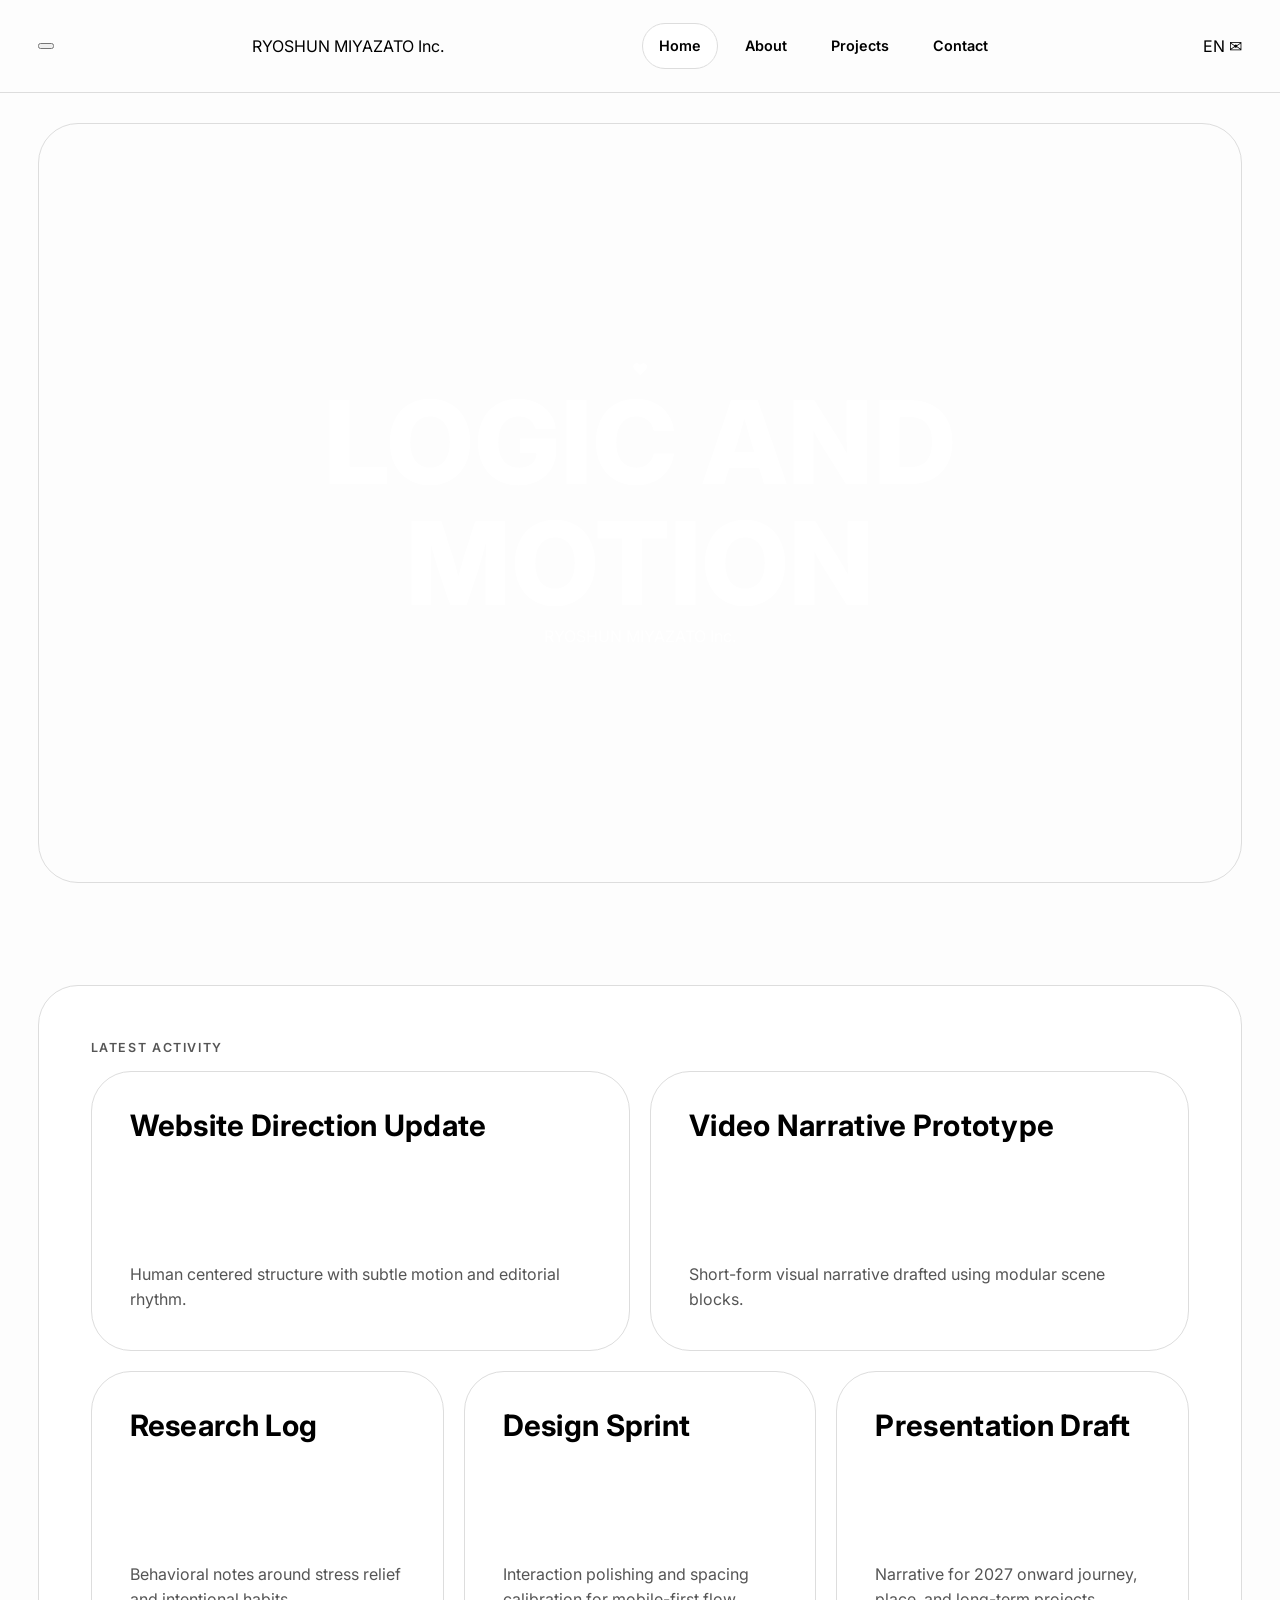
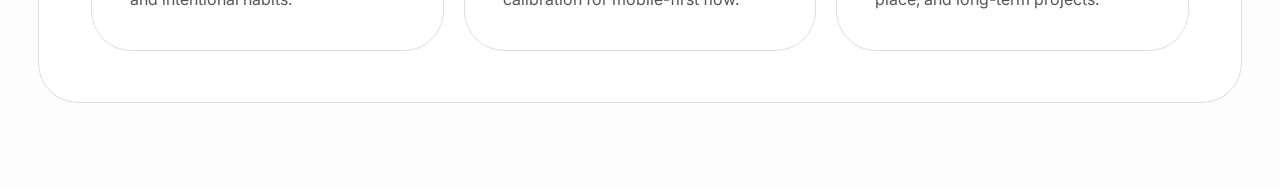
==== index.html @ da78a981 "Revamp homepage header and hero section; replace logo with text brand, add menu trigger, and enhance" ====
<!DOCTYPE html>
<html lang="ja">
<head>
  <meta charset="UTF-8">
  <meta name="viewport" content="width=device-width, initial-scale=1.0">
  <title>Home | RYOSHUN</title>
  <link rel="preconnect" href="https://fonts.googleapis.com">
  <link rel="preconnect" href="https://fonts.gstatic.com" crossorigin>
  <link href="https://fonts.googleapis.com/css2?family=Inter:wght@400;600;700;800&family=Noto+Sans+JP:wght@400;500;700&display=swap" rel="stylesheet">
  <link rel="stylesheet" href="style.css">
</head>
<body>
  <header class="site-header">
    <div class="header-inner">
      <button class="menu-trigger" aria-label="Open menu">
        <span></span><span></span><span></span>
      </button>
      <a class="wordmark" href="index.html" aria-label="RYOSHUN Home">RYOSHUN MIYAZATO Inc.</a>
      <nav class="main-nav main-nav-pill">
        <a href="index.html" class="current">Home</a>
        <a href="about.html">About</a>
        <a href="projects.html">Projects</a>
        <a href="contact.html">Contact</a>
      </nav>
      <div class="header-actions">
        <a class="chip current" href="#" aria-label="Language">EN</a>
        <a class="chip icon" href="contact.html" aria-label="Contact">✉</a>
      </div>
    </div>
  </header>

  <div class="page-shell">
    <section class="hero hero-monument">
      <div class="hero-inner hero-center">
        <div class="hero-symbol" aria-hidden="true">❤</div>
        <h1 class="hm-title">LOGIC AND MOTION</h1>
        <p class="hm-sub">RYOSHUN MIYAZATO Inc.</p>
      </div>
    </section>

    <section class="section">
      <div class="card">
        <p class="eyebrow">Latest Activity</p>
        <div class="activity-grid">
          <article class="activity-card span-6">
            <h3>Website Direction Update</h3>
            <p class="subtext">Human centered structure with subtle motion and editorial rhythm.</p>
          </article>
          <article class="activity-card span-6">
            <h3>Video Narrative Prototype</h3>
            <p class="subtext">Short-form visual narrative drafted using modular scene blocks.</p>
          </article>
          <article class="activity-card span-4">
            <h3>Research Log</h3>
            <p class="subtext">Behavioral notes around stress relief and intentional habits.</p>
          </article>
          <article class="activity-card span-4">
            <h3>Design Sprint</h3>
            <p class="subtext">Interaction polishing and spacing calibration for mobile-first flow.</p>
          </article>
          <article class="activity-card span-4">
            <h3>Presentation Draft</h3>
            <p class="subtext">Narrative for 2027 onward journey, place, and long-term projects.</p>
          </article>
        </div>
      </div>
    </section>
  </div>
</body>
</html>
---- style.css ----
:root {
  --bg: #fdfdfd;
  --text: #000000;
  --muted: #555555;
  --line: #dddddd;
  --card: #ffffff;
  --radius: 40px;
  --space-lg: clamp(56px, 8vw, 110px);
}

* {
  box-sizing: border-box;
}

html,
body {
  margin: 0;
  padding: 0;
}

body {
  font-family: "Inter", "Noto Sans JP", "Hiragino Kaku Gothic ProN", "Yu Gothic", sans-serif;
  background: var(--bg);
  color: var(--text);
  line-height: 1.55;
}

a {
  color: inherit;
  text-decoration: none;
}

img {
  max-width: 100%;
  display: block;
  border-radius: var(--radius);
}

.site-header {
  position: sticky;
  top: 0;
  z-index: 100;
  background: rgba(253, 253, 253, 0.88);
  backdrop-filter: blur(12px);
  border-bottom: 1px solid var(--line);
}

.header-inner {
  width: min(1260px, 94vw);
  margin: 0 auto;
  min-height: 92px;
  display: flex;
  align-items: center;
  justify-content: space-between;
  gap: 20px;
}

.brand {
  display: inline-flex;
  align-items: center;
  gap: 0;
}

.brand img {
  width: clamp(210px, 28vw, 380px);
  height: auto;
  object-fit: contain;
  border: 1px solid var(--line);
  background: #f7f7f7;
}

.brand-fallback {
  font-size: 0.8rem;
  padding: 10px 14px;
  border: 1px solid var(--line);
  border-radius: 20px;
  background: #ffffff;
}

.main-nav {
  display: flex;
  flex-wrap: wrap;
  gap: 10px;
}

.main-nav a {
  padding: 11px 16px;
  border: 1px solid transparent;
  border-radius: 999px;
  font-size: 0.9rem;
  font-weight: 600;
}

.main-nav a:hover,
.main-nav a.current {
  border-color: var(--line);
  background: #ffffff;
}

.page-shell {
  width: min(1260px, 94vw);
  margin: 0 auto;
  padding: 30px 0 86px;
}

.section {
  margin-top: var(--space-lg);
}

.card,
.btn,
.input,
.textarea,
.hero,
.activity-card,
.story-item,
.project-card,
.contact-panel {
  border-radius: var(--radius);
}

.card {
  border: 1px solid var(--line);
  background: var(--card);
  padding: clamp(26px, 4vw, 52px);
}

.eyebrow {
  margin: 0 0 14px;
  font-size: 0.78rem;
  text-transform: uppercase;
  letter-spacing: 0.13em;
  color: var(--muted);
  font-weight: 600;
}

h1,
h2,
h3,
h4 {
  margin: 0;
  line-height: 1.05;
  letter-spacing: 0.01em;
}

p {
  margin: 0;
}

.hero {
  position: relative;
  min-height: calc(100vh - 140px);
  border: 1px solid var(--line);
  overflow: hidden;
  display: grid;
  place-items: center;
  padding: 42px;
}

.hero-media {
  position: absolute;
  inset: 0;
  background: #000000;
}

.hero-inner {
  position: relative;
  z-index: 1;
  color: #ffffff;
  text-align: center;
}

.hero h1 {
  font-size: clamp(2.4rem, 9vw, 8.2rem);
  font-weight: 800;
}

.activity-grid {
  display: grid;
  grid-template-columns: repeat(12, 1fr);
  gap: 20px;
}

.activity-card {
  border: 1px solid var(--line);
  background: #ffffff;
  min-height: 280px;
  padding: clamp(24px, 3.2vw, 38px);
  display: flex;
  flex-direction: column;
  justify-content: space-between;
}

.span-6 {
  grid-column: span 6;
}

.span-4 {
  grid-column: span 4;
}

.activity-card h3,
.project-card h3 {
  font-size: clamp(1.25rem, 2.3vw, 2rem);
  font-weight: 700;
}

.subtext {
  color: var(--muted);
}

.about-title {
  font-size: clamp(2rem, 7vw, 6rem);
  font-weight: 800;
}

.story-stack {
  display: grid;
  gap: 38px;
}

.story-item {
  border: 1px solid var(--line);
  background: #ffffff;
  overflow: hidden;
  display: grid;
  grid-template-columns: 1fr 1fr;
  min-height: 340px;
}

.story-item:nth-child(even) .story-image {
  order: 2;
}

.story-image {
  background: #111111;
  min-height: 260px;
}

.story-content {
  padding: clamp(24px, 4vw, 52px);
  display: grid;
  gap: 16px;
  align-content: center;
}

.projects-grid {
  display: grid;
  grid-template-columns: repeat(12, minmax(0, 1fr));
  gap: 18px;
}

.project-card {
  border: 1px solid var(--line);
  background: #ffffff;
  padding: clamp(24px, 3vw, 36px);
  min-height: 220px;
  display: grid;
  gap: 12px;
  transition: transform 260ms ease, box-shadow 260ms ease;
}

.project-card:hover {
  transform: translateY(-6px);
  box-shadow: 0 12px 30px rgba(0, 0, 0, 0.08);
}

.project-card.large {
  grid-column: span 7;
}

.project-card.medium {
  grid-column: span 5;
}

.project-card.wide {
  grid-column: span 12;
}

.contact-grid {
  display: grid;
  gap: 24px;
  grid-template-columns: 1.2fr 1fr;
}

.contact-panel {
  border: 1px solid var(--line);
  background: #ffffff;
  padding: clamp(24px, 4vw, 42px);
}

form {
  display: grid;
  gap: 14px;
}

label {
  font-size: 0.9rem;
  font-weight: 600;
}

.input,
.textarea,
.btn {
  width: 100%;
  border: 1px solid var(--line);
  background: #ffffff;
  color: var(--text);
  font: inherit;
  padding: 14px 16px;
}

.textarea {
  min-height: 130px;
  resize: vertical;
}

.btn {
  background: #000000;
  color: #ffffff;
  font-weight: 700;
  cursor: pointer;
}

.status-clock {
  display: grid;
  gap: 10px;
  margin-top: 20px;
}

.clock-time {
  font-size: clamp(2rem, 5vw, 3.2rem);
  font-weight: 800;
}

.socials {
  margin-top: 20px;
  display: flex;
  gap: 12px;
}

.socials a {
  border: 1px solid var(--line);
  border-radius: 999px;
  padding: 10px 15px;
  font-size: 0.88rem;
  font-weight: 600;
}

@media (max-width: 980px) {
  .span-6,
  .span-4,
  .project-card.large,
  .project-card.medium,
  .project-card.wide {
    grid-column: span 12;
  }

  .story-item {
    grid-template-columns: 1fr;
  }

  .story-item:nth-child(even) .story-image {
    order: 0;
  }

  .contact-grid {
    grid-template-columns: 1fr;
  }
}

@media (max-width: 700px) {
  .header-inner {
    min-height: 80px;
    padding: 10px 0;
    align-items: flex-start;
    flex-direction: column;
  }

  .hero {
    min-height: 70vh;
  }

  .main-nav a {
    font-size: 0.82rem;
    padding: 9px 13px;
  }

  .brand img {
    width: min(76vw, 300px);
  }
}
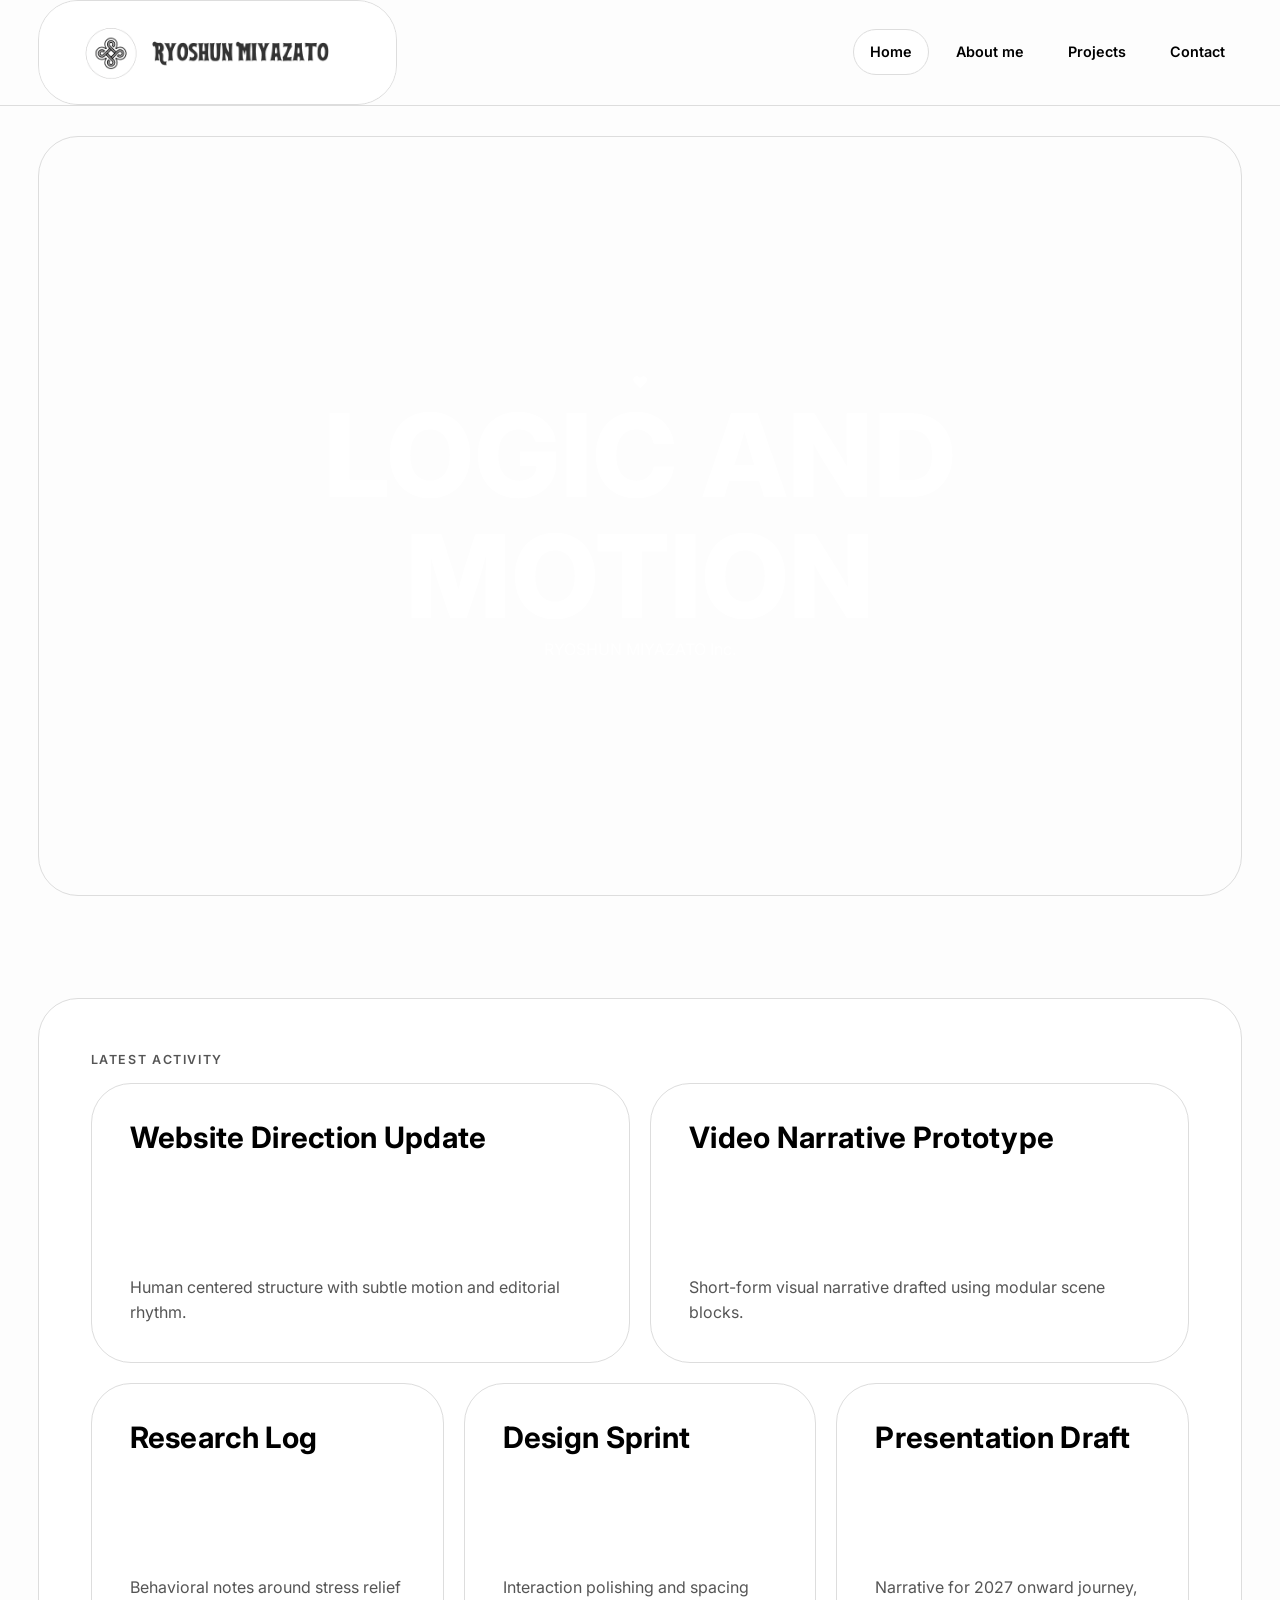
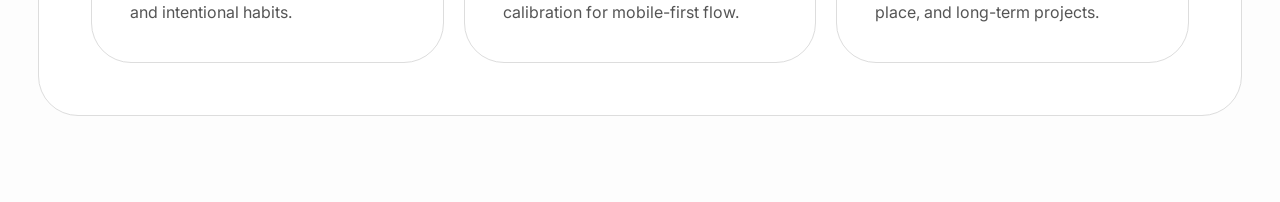
==== commit 5f43bbbb: "Revise homepage header by replacing text brand with logo image, update navigation links for clarity," ====
--- a/index.html
+++ b/index.html
@@ -12,20 +12,15 @@
 <body>
   <header class="site-header">
     <div class="header-inner">
-      <button class="menu-trigger" aria-label="Open menu">
-        <span></span><span></span><span></span>
-      </button>
-      <a class="wordmark" href="index.html" aria-label="RYOSHUN Home">RYOSHUN MIYAZATO Inc.</a>
-      <nav class="main-nav main-nav-pill">
+      <a class="brand" href="index.html" aria-label="RYOSHUN Home">
+        <img src="assets/ryoshun-logo.png" alt="RYOSHUN MIYAZATO logo">
+      </a>
+      <nav class="main-nav">
         <a href="index.html" class="current">Home</a>
-        <a href="about.html">About</a>
+        <a href="about.html">About me</a>
         <a href="projects.html">Projects</a>
         <a href="contact.html">Contact</a>
       </nav>
-      <div class="header-actions">
-        <a class="chip current" href="#" aria-label="Language">EN</a>
-        <a class="chip icon" href="contact.html" aria-label="Contact">✉</a>
-      </div>
     </div>
   </header>
 
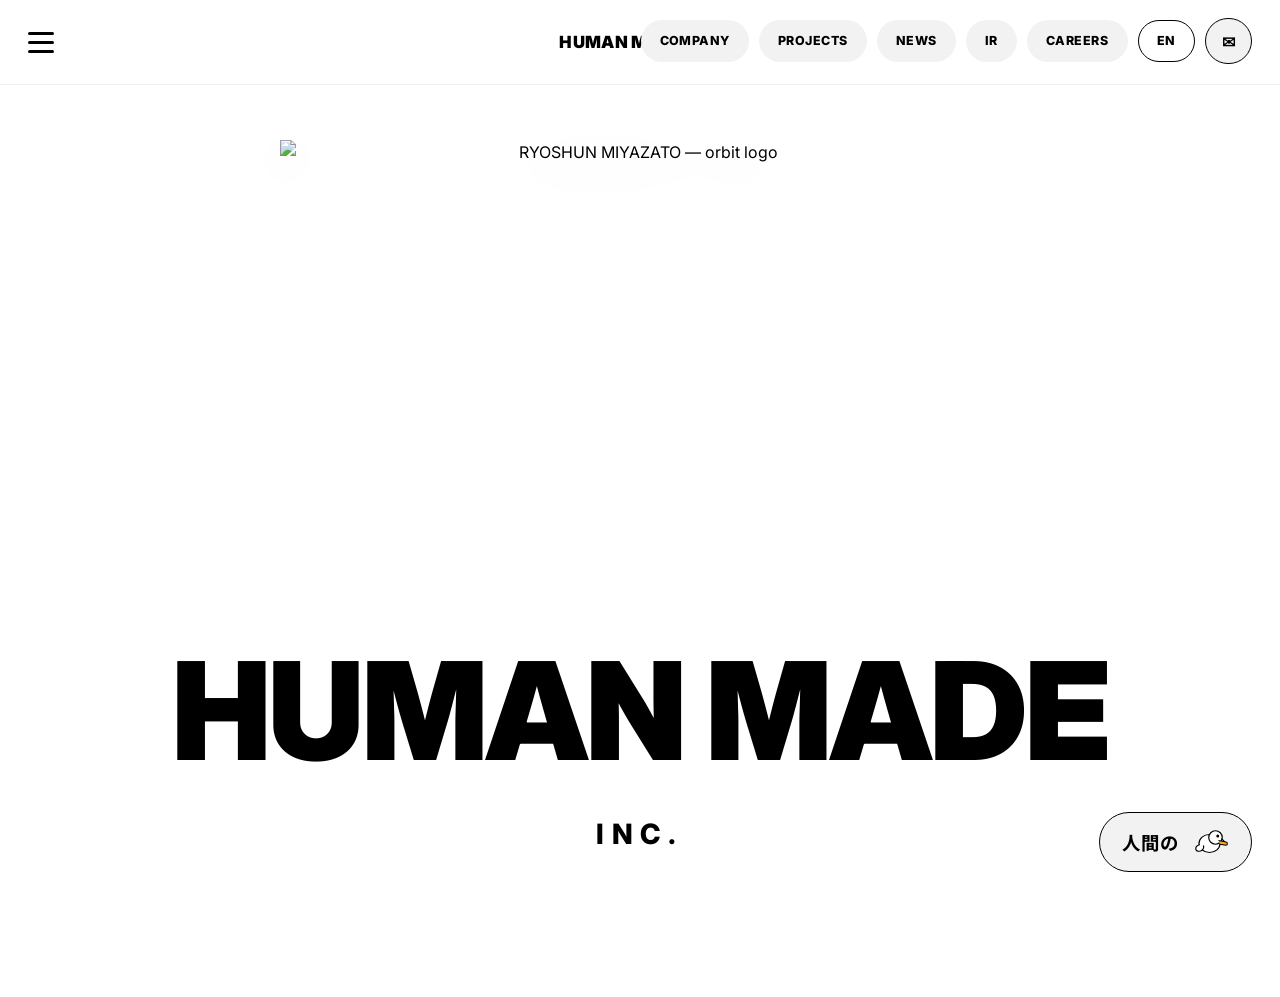
==== commit 79ad9539: "Redesign homepage to feature a new header structure for HUMAN MADE Inc., including a mobile navigati" ====
--- a/index.html
+++ b/index.html
@@ -3,63 +3,109 @@
 <head>
   <meta charset="UTF-8">
   <meta name="viewport" content="width=device-width, initial-scale=1.0">
-  <title>Home | RYOSHUN</title>
+  <title>HUMAN MADE Inc. | RYOSHUN</title>
   <link rel="preconnect" href="https://fonts.googleapis.com">
   <link rel="preconnect" href="https://fonts.gstatic.com" crossorigin>
-  <link href="https://fonts.googleapis.com/css2?family=Inter:wght@400;600;700;800&family=Noto+Sans+JP:wght@400;500;700&display=swap" rel="stylesheet">
+  <link href="https://fonts.googleapis.com/css2?family=Inter:wght@400;600;700;800;900&family=Noto+Sans+JP:wght@500;700&display=swap" rel="stylesheet">
   <link rel="stylesheet" href="style.css">
 </head>
-<body>
-  <header class="site-header">
-    <div class="header-inner">
-      <a class="brand" href="index.html" aria-label="RYOSHUN Home">
-        <img src="assets/ryoshun-logo.png" alt="RYOSHUN MIYAZATO logo">
-      </a>
-      <nav class="main-nav">
-        <a href="index.html" class="current">Home</a>
-        <a href="about.html">About me</a>
-        <a href="projects.html">Projects</a>
-        <a href="contact.html">Contact</a>
+<body class="hm-landing">
+  <header class="hm-header" role="banner">
+    <div class="hm-header__inner">
+      <button type="button" class="hm-burger" aria-controls="hm-mobile-panel" aria-expanded="false" id="hm-burger-btn">
+        <span class="hm-burger__bar" aria-hidden="true"></span>
+        <span class="hm-burger__bar" aria-hidden="true"></span>
+        <span class="hm-burger__bar" aria-hidden="true"></span>
+      </button>
+
+      <p class="hm-header__wordmark">HUMAN MADE Inc.</p>
+
+      <div class="hm-header__actions">
+        <nav class="nav-pills hm-header__nav-desktop" aria-label="Primary">
+          <a class="nav-pill" href="about.html">COMPANY</a>
+          <a class="nav-pill" href="projects.html">PROJECTS</a>
+          <a class="nav-pill" href="#">NEWS</a>
+          <a class="nav-pill" href="#">IR</a>
+          <a class="nav-pill" href="#">CAREERS</a>
+          <a class="nav-pill nav-pill--lang" href="#" lang="en">EN</a>
+          <a class="nav-pill nav-pill--icon" href="contact.html" aria-label="Contact email">
+            <span class="nav-pill__mail" aria-hidden="true">✉</span>
+          </a>
+        </nav>
+        <span class="hm-header__balance" aria-hidden="true"></span>
+      </div>
+    </div>
+
+    <div class="hm-mobile-panel" id="hm-mobile-panel" hidden>
+      <nav class="nav-pills nav-pills--stack" aria-label="Mobile">
+        <a class="nav-pill" href="about.html">COMPANY</a>
+        <a class="nav-pill" href="projects.html">PROJECTS</a>
+        <a class="nav-pill" href="#">NEWS</a>
+        <a class="nav-pill" href="#">IR</a>
+        <a class="nav-pill" href="#">CAREERS</a>
+        <a class="nav-pill nav-pill--lang" href="#" lang="en">EN</a>
+        <a class="nav-pill nav-pill--icon" href="contact.html">
+          <span class="nav-pill__mail" aria-hidden="true">✉</span>
+          <span>CONTACT</span>
+        </a>
       </nav>
     </div>
   </header>
 
-  <div class="page-shell">
-    <section class="hero hero-monument">
-      <div class="hero-inner hero-center">
-        <div class="hero-symbol" aria-hidden="true">❤</div>
-        <h1 class="hm-title">LOGIC AND MOTION</h1>
-        <p class="hm-sub">RYOSHUN MIYAZATO Inc.</p>
-      </div>
-    </section>
+  <main class="hm-main" id="main">
+    <div class="main-logo-group">
+      <img
+        class="main-logo-group__mark"
+        src="assets/image_2.png"
+        width="720"
+        height="720"
+        alt="RYOSHUN MIYAZATO — orbit logo"
+        decoding="async"
+      >
+      <h1 class="hm-display">HUMAN MADE</h1>
+      <p class="hm-display-sub">Inc.</p>
+    </div>
+  </main>
 
-    <section class="section">
-      <div class="card">
-        <p class="eyebrow">Latest Activity</p>
-        <div class="activity-grid">
-          <article class="activity-card span-6">
-            <h3>Website Direction Update</h3>
-            <p class="subtext">Human centered structure with subtle motion and editorial rhythm.</p>
-          </article>
-          <article class="activity-card span-6">
-            <h3>Video Narrative Prototype</h3>
-            <p class="subtext">Short-form visual narrative drafted using modular scene blocks.</p>
-          </article>
-          <article class="activity-card span-4">
-            <h3>Research Log</h3>
-            <p class="subtext">Behavioral notes around stress relief and intentional habits.</p>
-          </article>
-          <article class="activity-card span-4">
-            <h3>Design Sprint</h3>
-            <p class="subtext">Interaction polishing and spacing calibration for mobile-first flow.</p>
-          </article>
-          <article class="activity-card span-4">
-            <h3>Presentation Draft</h3>
-            <p class="subtext">Narrative for 2027 onward journey, place, and long-term projects.</p>
-          </article>
-        </div>
-      </div>
-    </section>
-  </div>
+  <footer class="hm-footer-anchor" role="contentinfo">
+    <a class="footer-pill" href="about.html">
+      <span class="footer-pill__label">人間の</span>
+      <span class="footer-pill__duck" aria-hidden="true">
+        <svg class="footer-pill__duck-svg" viewBox="0 0 48 40" width="36" height="30" role="img">
+          <title>duck</title>
+          <ellipse cx="22" cy="22" rx="14" ry="12" fill="#fff" stroke="#000" stroke-width="1.6"/>
+          <circle cx="30" cy="14" r="9" fill="#fff" stroke="#000" stroke-width="1.6"/>
+          <circle cx="33" cy="12" r="2" fill="#000"/>
+          <path d="M38 16c4 2 6 6 2 7-2 .5-4-1-4-3" fill="none" stroke="#000" stroke-width="1.6" stroke-linecap="round"/>
+          <path d="M8 24c-6 2-6 10 2 8 3-1 5-4 4-7" fill="#fff" stroke="#000" stroke-width="1.6" stroke-linecap="round"/>
+          <path d="M34 18l10 2c2.5.5 2.5 4-.2 4.4L36 23" fill="#f6a623" stroke="#000" stroke-width="1.4" stroke-linejoin="round"/>
+        </svg>
+      </span>
+    </a>
+  </footer>
+
+  <script>
+    (function () {
+      var btn = document.getElementById("hm-burger-btn");
+      var panel = document.getElementById("hm-mobile-panel");
+      if (!btn || !panel) return;
+      function setOpen(open) {
+        panel.hidden = !open;
+        btn.setAttribute("aria-expanded", open ? "true" : "false");
+        document.body.classList.toggle("hm-menu-open", open);
+      }
+      btn.addEventListener("click", function () {
+        setOpen(panel.hidden);
+      });
+      panel.querySelectorAll("a").forEach(function (a) {
+        a.addEventListener("click", function () {
+          setOpen(false);
+        });
+      });
+      window.addEventListener("resize", function () {
+        if (window.matchMedia("(min-width: 901px)").matches) setOpen(false);
+      });
+    })();
+  </script>
 </body>
 </html>
--- a/style.css
+++ b/style.css
@@ -6,6 +6,11 @@
   --card: #ffffff;
   --radius: 40px;
   --space-lg: clamp(56px, 8vw, 110px);
+  --hm-white: #ffffff;
+  --hm-black: #000000;
+  --hm-pill-gray: #f2f2f2;
+  --hm-pill-radius: 40px;
+  --hm-header-h: clamp(64px, 12vw, 84px);
 }
 
 * {
@@ -390,3 +395,308 @@
     width: min(76vw, 300px);
   }
 }
+
+/* —— Human Made landing (index) —— */
+
+body.hm-landing {
+  margin: 0;
+  min-height: 100vh;
+  background: var(--hm-white);
+  color: var(--hm-black);
+  font-family: "Inter", "Noto Sans JP", "Hiragino Kaku Gothic ProN", "Yu Gothic", sans-serif;
+}
+
+body.hm-landing.hm-menu-open {
+  overflow: hidden;
+}
+
+.pill-base {
+  border-radius: var(--hm-pill-radius);
+  font-weight: 800;
+  letter-spacing: 0.04em;
+  text-transform: uppercase;
+  font-size: clamp(0.62rem, 1.35vw, 0.78rem);
+  line-height: 1;
+}
+
+.hm-header {
+  position: fixed;
+  inset: 0 0 auto 0;
+  z-index: 2000;
+  background: var(--hm-white);
+  border-bottom: 1px solid rgba(0, 0, 0, 0.06);
+}
+
+.hm-header__inner {
+  position: relative;
+  width: min(1280px, 100%);
+  margin: 0 auto;
+  min-height: var(--hm-header-h);
+  padding: clamp(10px, 2.4vw, 18px) clamp(14px, 3vw, 28px);
+  display: flex;
+  align-items: center;
+  gap: clamp(8px, 2vw, 16px);
+}
+
+.hm-burger {
+  position: relative;
+  z-index: 3;
+  flex: 0 0 44px;
+  display: inline-flex;
+  flex-direction: column;
+  justify-content: center;
+  gap: 6px;
+  width: 44px;
+  height: 44px;
+  padding: 0;
+  border: none;
+  border-radius: 12px;
+  background: transparent;
+  cursor: pointer;
+  color: var(--hm-black);
+}
+
+.hm-burger:focus-visible {
+  outline: 2px solid var(--hm-black);
+  outline-offset: 3px;
+}
+
+.hm-burger__bar {
+  display: block;
+  height: 3px;
+  width: 26px;
+  background: currentColor;
+  border-radius: 2px;
+}
+
+.hm-header__wordmark {
+  position: absolute;
+  left: 50%;
+  top: 50%;
+  transform: translate(-50%, -50%);
+  margin: 0;
+  width: min(380px, calc(100% - 120px));
+  text-align: center;
+  font-weight: 900;
+  font-size: clamp(0.72rem, 2.1vw, 1.05rem);
+  letter-spacing: 0.02em;
+  white-space: nowrap;
+  overflow: hidden;
+  text-overflow: ellipsis;
+  pointer-events: none;
+}
+
+.hm-header__actions {
+  position: relative;
+  z-index: 2;
+  margin-left: auto;
+  display: flex;
+  align-items: center;
+  justify-content: flex-end;
+  gap: 0;
+  min-width: 0;
+  flex: 0 1 auto;
+}
+
+.hm-header__balance {
+  display: none;
+  width: 44px;
+  height: 44px;
+  flex: 0 0 44px;
+}
+
+.nav-pills {
+  display: flex;
+  flex-wrap: nowrap;
+  align-items: center;
+  gap: clamp(6px, 1.2vw, 10px);
+  max-width: min(72vw, 720px);
+  overflow-x: auto;
+  padding-bottom: 2px;
+  scrollbar-width: thin;
+  -webkit-overflow-scrolling: touch;
+}
+
+.nav-pills--stack {
+  flex-direction: column;
+  align-items: stretch;
+  max-width: none;
+  overflow: visible;
+  padding: 8px 0 16px;
+  gap: 10px;
+}
+
+.nav-pill {
+  border-radius: var(--hm-pill-radius);
+  font-weight: 800;
+  letter-spacing: 0.04em;
+  text-transform: uppercase;
+  font-size: clamp(0.62rem, 1.35vw, 0.78rem);
+  line-height: 1;
+  display: inline-flex;
+  align-items: center;
+  justify-content: center;
+  flex: 0 0 auto;
+  padding: clamp(10px, 1.8vw, 14px) clamp(12px, 2vw, 18px);
+  background: var(--hm-pill-gray);
+  color: var(--hm-black);
+  border: 1px solid transparent;
+  text-decoration: none;
+  white-space: nowrap;
+  transition: background 0.15s ease, border-color 0.15s ease, transform 0.15s ease;
+}
+
+.nav-pill:hover {
+  background: #e8e8e8;
+}
+
+.nav-pill--lang {
+  background: var(--hm-white);
+  border-color: var(--hm-black);
+  min-width: 52px;
+}
+
+.nav-pill--lang:hover {
+  background: #fafafa;
+}
+
+.nav-pill--icon {
+  background: var(--hm-pill-gray);
+  border-color: var(--hm-black);
+  padding-inline: clamp(12px, 2vw, 16px);
+}
+
+.nav-pill--icon:hover {
+  background: #e8e8e8;
+}
+
+.nav-pill__mail {
+  font-size: 1rem;
+  line-height: 1;
+}
+
+.hm-header__nav-desktop .nav-pill--icon .nav-pill__mail {
+  transform: translateY(1px);
+}
+
+.hm-mobile-panel {
+  position: absolute;
+  left: 0;
+  right: 0;
+  top: 100%;
+  background: var(--hm-white);
+  border-bottom: 1px solid rgba(0, 0, 0, 0.08);
+  box-shadow: 0 18px 40px rgba(0, 0, 0, 0.08);
+  padding: 0 clamp(16px, 4vw, 28px) 8px;
+}
+
+.hm-mobile-panel .nav-pill {
+  justify-content: center;
+  width: 100%;
+}
+
+.hm-main {
+  min-height: 100vh;
+  display: flex;
+  align-items: center;
+  justify-content: center;
+  padding: calc(var(--hm-header-h) + clamp(24px, 6vw, 56px)) clamp(16px, 4vw, 40px) clamp(100px, 18vh, 140px);
+}
+
+.main-logo-group {
+  width: min(1040px, 100%);
+  display: grid;
+  justify-items: center;
+  text-align: center;
+  gap: clamp(18px, 4vw, 40px);
+}
+
+.main-logo-group__mark {
+  width: min(88vw, 720px);
+  max-height: min(52vh, 520px);
+  height: auto;
+  object-fit: contain;
+  border-radius: 0;
+  filter: drop-shadow(0 12px 28px rgba(0, 0, 0, 0.06));
+}
+
+.hm-display {
+  margin: 0;
+  font-weight: 900;
+  font-size: clamp(2.8rem, 12vw, 8.5rem);
+  line-height: 0.92;
+  letter-spacing: -0.02em;
+  text-transform: uppercase;
+}
+
+.hm-display-sub {
+  margin: 0;
+  font-weight: 800;
+  font-size: clamp(1.1rem, 3vw, 1.75rem);
+  letter-spacing: 0.28em;
+  text-transform: uppercase;
+}
+
+.hm-footer-anchor {
+  position: fixed;
+  right: clamp(12px, 3vw, 28px);
+  bottom: clamp(12px, 3vw, 28px);
+  z-index: 1500;
+}
+
+.footer-pill {
+  display: inline-flex;
+  align-items: center;
+  gap: clamp(8px, 1.6vw, 14px);
+  padding: clamp(10px, 1.8vw, 14px) clamp(16px, 2.4vw, 22px);
+  border-radius: var(--hm-pill-radius);
+  background: var(--hm-pill-gray);
+  border: 1px solid var(--hm-black);
+  color: var(--hm-black);
+  text-decoration: none;
+  font-family: "Noto Sans JP", "Inter", sans-serif;
+  font-weight: 700;
+  font-size: clamp(0.95rem, 2.1vw, 1.15rem);
+  letter-spacing: 0.06em;
+  transition: background 0.15s ease, transform 0.15s ease;
+}
+
+.footer-pill:hover {
+  background: #e8e8e8;
+}
+
+.footer-pill__label {
+  line-height: 1;
+}
+
+.footer-pill__duck {
+  display: inline-flex;
+  align-items: center;
+  justify-content: center;
+}
+
+.footer-pill__duck-svg {
+  display: block;
+}
+
+@media (max-width: 900px) {
+  .hm-header__nav-desktop {
+    display: none;
+  }
+
+  .hm-header__balance {
+    display: block;
+  }
+}
+
+@media (max-width: 520px) {
+  .hm-header__wordmark {
+    white-space: normal;
+    line-height: 1.15;
+    font-size: clamp(0.68rem, 3.6vw, 0.88rem);
+  }
+
+  .hm-display {
+    font-size: clamp(2.2rem, 11vw, 3.4rem);
+  }
+}
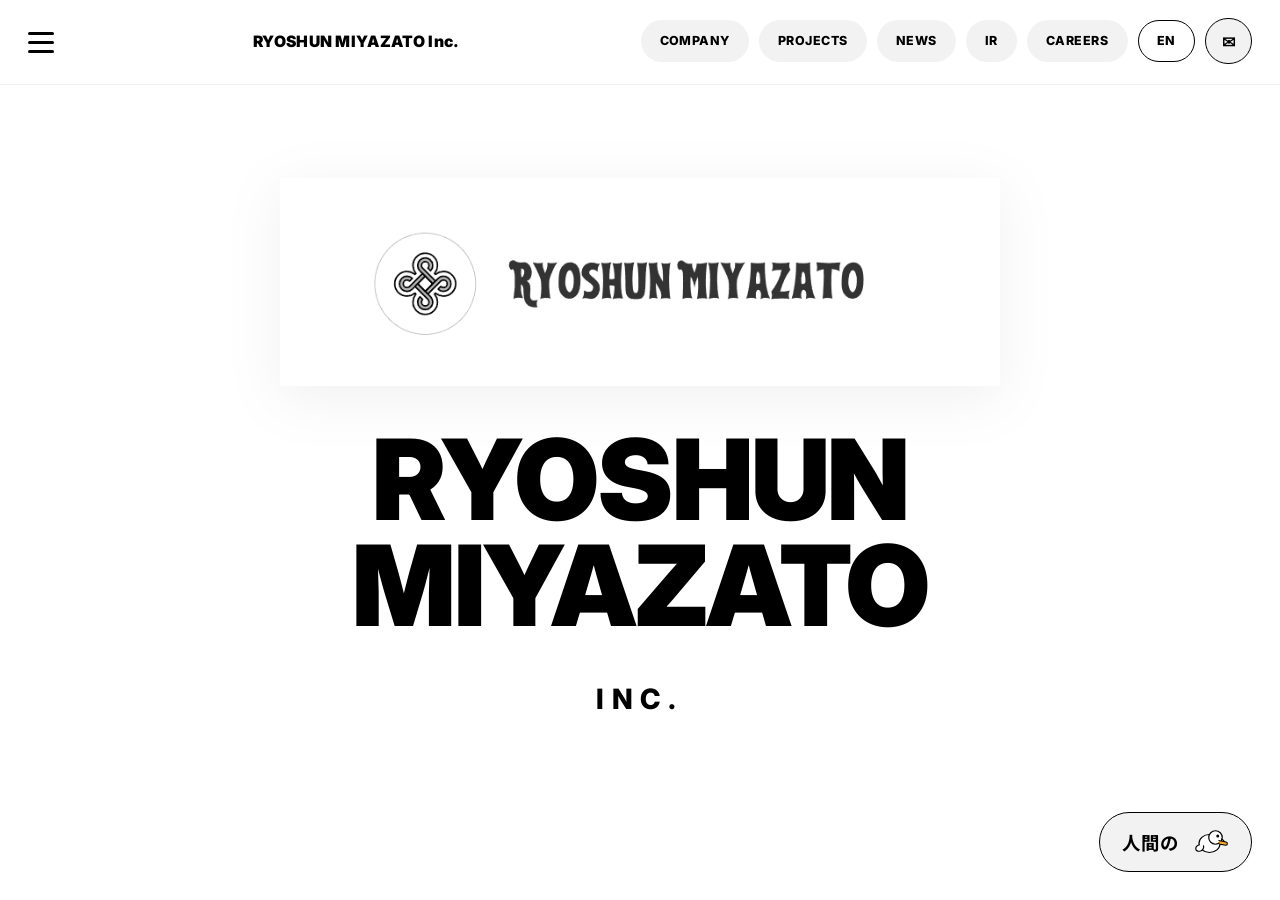
==== commit c6cee48b: "Update homepage header to reflect new branding for Ryoshun Miyazato, including a revised title, logo" ====
--- a/index.html
+++ b/index.html
@@ -3,7 +3,7 @@
 <head>
   <meta charset="UTF-8">
   <meta name="viewport" content="width=device-width, initial-scale=1.0">
-  <title>HUMAN MADE Inc. | RYOSHUN</title>
+  <title>Ryoshun Miyazato</title>
   <link rel="preconnect" href="https://fonts.googleapis.com">
   <link rel="preconnect" href="https://fonts.gstatic.com" crossorigin>
   <link href="https://fonts.googleapis.com/css2?family=Inter:wght@400;600;700;800;900&family=Noto+Sans+JP:wght@500;700&display=swap" rel="stylesheet">
@@ -12,27 +12,33 @@
 <body class="hm-landing">
   <header class="hm-header" role="banner">
     <div class="hm-header__inner">
-      <button type="button" class="hm-burger" aria-controls="hm-mobile-panel" aria-expanded="false" id="hm-burger-btn">
-        <span class="hm-burger__bar" aria-hidden="true"></span>
-        <span class="hm-burger__bar" aria-hidden="true"></span>
-        <span class="hm-burger__bar" aria-hidden="true"></span>
-      </button>
+      <div class="hm-header__cell hm-header__cell--left">
+        <button type="button" class="hm-burger" aria-controls="hm-mobile-panel" aria-expanded="false" id="hm-burger-btn">
+          <span class="hm-burger__bar" aria-hidden="true"></span>
+          <span class="hm-burger__bar" aria-hidden="true"></span>
+          <span class="hm-burger__bar" aria-hidden="true"></span>
+        </button>
+      </div>
 
-      <p class="hm-header__wordmark">HUMAN MADE Inc.</p>
+      <div class="hm-header__cell hm-header__cell--center">
+        <p class="hm-header__wordmark">RYOSHUN MIYAZATO Inc.</p>
+      </div>
 
-      <div class="hm-header__actions">
-        <nav class="nav-pills hm-header__nav-desktop" aria-label="Primary">
-          <a class="nav-pill" href="about.html">COMPANY</a>
-          <a class="nav-pill" href="projects.html">PROJECTS</a>
-          <a class="nav-pill" href="#">NEWS</a>
-          <a class="nav-pill" href="#">IR</a>
-          <a class="nav-pill" href="#">CAREERS</a>
-          <a class="nav-pill nav-pill--lang" href="#" lang="en">EN</a>
-          <a class="nav-pill nav-pill--icon" href="contact.html" aria-label="Contact email">
-            <span class="nav-pill__mail" aria-hidden="true">✉</span>
-          </a>
-        </nav>
-        <span class="hm-header__balance" aria-hidden="true"></span>
+      <div class="hm-header__cell hm-header__cell--right">
+        <div class="hm-header__actions">
+          <nav class="nav-pills hm-header__nav-desktop" aria-label="Primary">
+            <a class="nav-pill" href="about.html">COMPANY</a>
+            <a class="nav-pill" href="projects.html">PROJECTS</a>
+            <a class="nav-pill" href="#">NEWS</a>
+            <a class="nav-pill" href="#">IR</a>
+            <a class="nav-pill" href="#">CAREERS</a>
+            <a class="nav-pill nav-pill--lang" href="#" lang="en">EN</a>
+            <a class="nav-pill nav-pill--icon" href="contact.html" aria-label="Contact email">
+              <span class="nav-pill__mail" aria-hidden="true">✉</span>
+            </a>
+          </nav>
+          <span class="hm-header__balance" aria-hidden="true"></span>
+        </div>
       </div>
     </div>
 
@@ -56,13 +62,13 @@
     <div class="main-logo-group">
       <img
         class="main-logo-group__mark"
-        src="assets/image_2.png"
+        src="assets/ryoshun-logo.png"
         width="720"
         height="720"
         alt="RYOSHUN MIYAZATO — orbit logo"
         decoding="async"
       >
-      <h1 class="hm-display">HUMAN MADE</h1>
+      <h1 class="hm-display">RYOSHUN MIYAZATO</h1>
       <p class="hm-display-sub">Inc.</p>
     </div>
   </main>
--- a/style.css
+++ b/style.css
@@ -433,9 +433,30 @@
   margin: 0 auto;
   min-height: var(--hm-header-h);
   padding: clamp(10px, 2.4vw, 18px) clamp(14px, 3vw, 28px);
-  display: flex;
-  align-items: center;
-  gap: clamp(8px, 2vw, 16px);
+  display: grid;
+  grid-template-columns: 44px minmax(0, 1fr) auto;
+  align-items: center;
+  column-gap: clamp(8px, 1.5vw, 16px);
+}
+
+.hm-header__cell--left {
+  display: flex;
+  align-items: center;
+  justify-content: flex-start;
+}
+
+.hm-header__cell--center {
+  min-width: 0;
+  display: flex;
+  justify-content: center;
+  align-items: center;
+  padding-inline: clamp(4px, 1vw, 12px);
+}
+
+.hm-header__cell--right {
+  min-width: 0;
+  display: flex;
+  justify-content: flex-end;
 }
 
 .hm-burger {
@@ -470,32 +491,27 @@
 }
 
 .hm-header__wordmark {
-  position: absolute;
-  left: 50%;
-  top: 50%;
-  transform: translate(-50%, -50%);
   margin: 0;
-  width: min(380px, calc(100% - 120px));
+  max-width: 100%;
   text-align: center;
   font-weight: 900;
-  font-size: clamp(0.72rem, 2.1vw, 1.05rem);
+  font-size: clamp(0.65rem, 1.65vw, 0.98rem);
   letter-spacing: 0.02em;
+  line-height: 1.2;
   white-space: nowrap;
   overflow: hidden;
   text-overflow: ellipsis;
-  pointer-events: none;
 }
 
 .hm-header__actions {
   position: relative;
   z-index: 2;
-  margin-left: auto;
   display: flex;
   align-items: center;
   justify-content: flex-end;
   gap: 0;
   min-width: 0;
-  flex: 0 1 auto;
+  max-width: min(58vw, 720px);
 }
 
 .hm-header__balance {
@@ -510,7 +526,7 @@
   flex-wrap: nowrap;
   align-items: center;
   gap: clamp(6px, 1.2vw, 10px);
-  max-width: min(72vw, 720px);
+  max-width: 100%;
   overflow-x: auto;
   padding-bottom: 2px;
   scrollbar-width: thin;
@@ -623,8 +639,8 @@
 .hm-display {
   margin: 0;
   font-weight: 900;
-  font-size: clamp(2.8rem, 12vw, 8.5rem);
-  line-height: 0.92;
+  font-size: clamp(2.2rem, 9.5vw, 7rem);
+  line-height: 0.95;
   letter-spacing: -0.02em;
   text-transform: uppercase;
 }
@@ -680,12 +696,20 @@
 }
 
 @media (max-width: 900px) {
+  .hm-header__inner {
+    grid-template-columns: 44px minmax(0, 1fr) 44px;
+  }
+
   .hm-header__nav-desktop {
     display: none;
   }
 
   .hm-header__balance {
     display: block;
+  }
+
+  .hm-header__actions {
+    max-width: none;
   }
 }
 
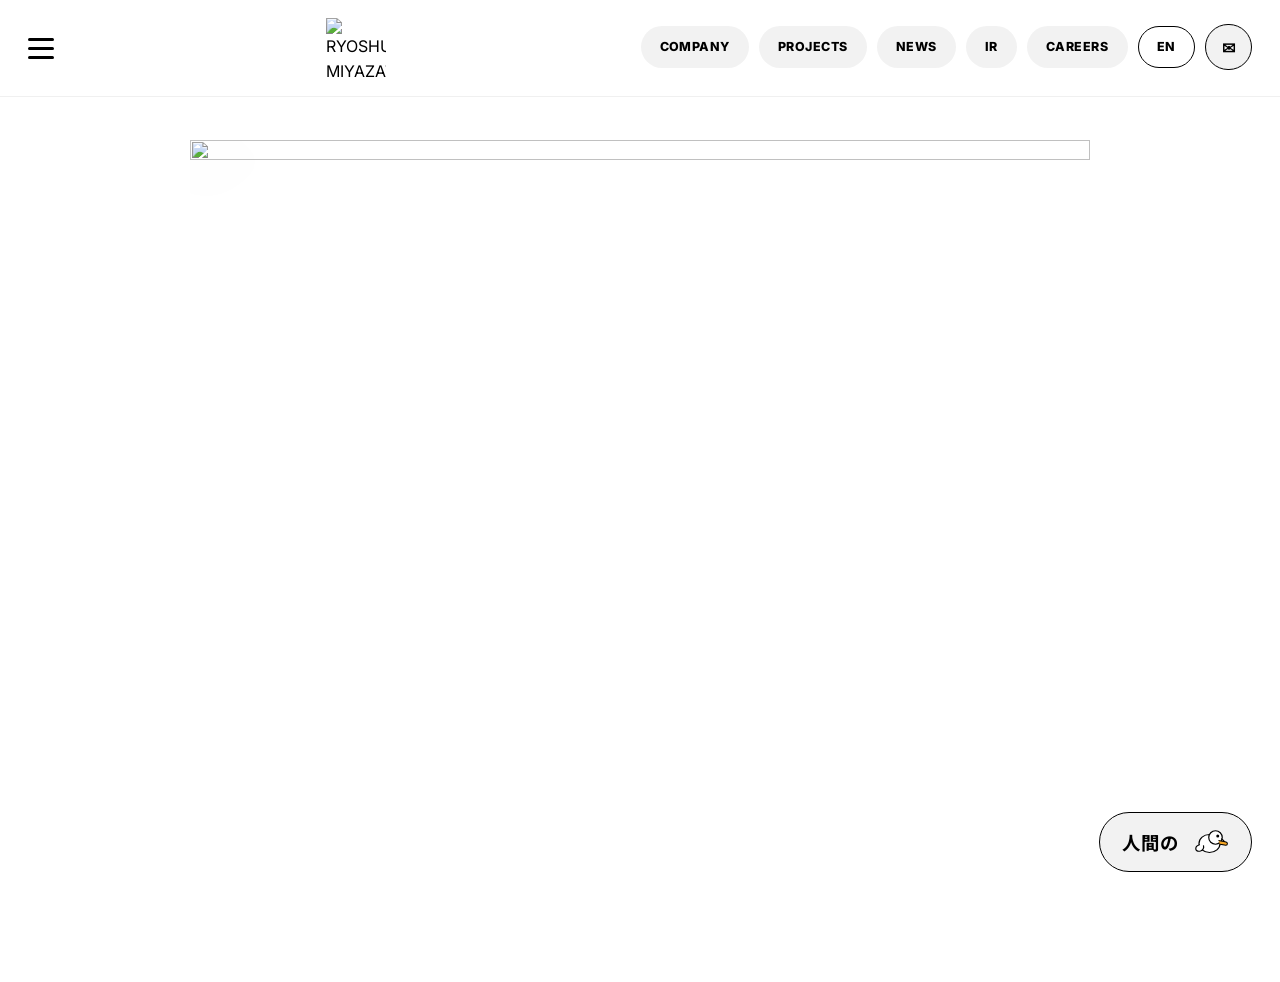
==== commit cc4b751b: "Update logo across multiple pages to new branding for Ryoshun Miyazato, enhancing visual consistency" ====
--- a/index.html
+++ b/index.html
@@ -21,7 +21,16 @@
       </div>
 
       <div class="hm-header__cell hm-header__cell--center">
-        <p class="hm-header__wordmark">RYOSHUN MIYAZATO Inc.</p>
+        <a class="hm-header__brand" href="index.html" aria-label="RYOSHUN MIYAZATO Home">
+          <img
+            class="hm-header__logo"
+            src="assets/Ryoshun.png"
+            alt="RYOSHUN MIYAZATO"
+            width="720"
+            height="720"
+            decoding="async"
+          >
+        </a>
       </div>
 
       <div class="hm-header__cell hm-header__cell--right">
@@ -60,16 +69,17 @@
 
   <main class="hm-main" id="main">
     <div class="main-logo-group">
-      <img
-        class="main-logo-group__mark"
-        src="assets/ryoshun-logo.png"
-        width="720"
-        height="720"
-        alt="RYOSHUN MIYAZATO — orbit logo"
-        decoding="async"
-      >
-      <h1 class="hm-display">RYOSHUN MIYAZATO</h1>
-      <p class="hm-display-sub">Inc.</p>
+      <h1 class="visually-hidden">RYOSHUN MIYAZATO Inc.</h1>
+      <div class="main-logo-group__crop">
+        <img
+          class="main-logo-group__mark"
+          src="assets/Ryoshun.png"
+          width="720"
+          height="720"
+          alt=""
+          decoding="async"
+        >
+      </div>
     </div>
   </main>
 
--- a/style.css
+++ b/style.css
@@ -1,4 +1,6 @@
 :root {
+  /* ヒーローロゴ PNG の下部に埋め込まれた文字を隠すときの見せる縦の割合（小さいほど下を多くカット） */
+  --hero-logo-visible-ratio: 0.78;
   --bg: #fdfdfd;
   --text: #000000;
   --muted: #555555;
@@ -39,6 +41,18 @@
   max-width: 100%;
   display: block;
   border-radius: var(--radius);
+}
+
+.visually-hidden:not(:focus):not(:active) {
+  border: 0;
+  clip-path: inset(50%);
+  height: 1px;
+  margin: -1px;
+  overflow: hidden;
+  padding: 0;
+  position: absolute;
+  white-space: nowrap;
+  width: 1px;
 }
 
 .site-header {
@@ -490,17 +504,19 @@
   border-radius: 2px;
 }
 
-.hm-header__wordmark {
-  margin: 0;
+.hm-header__brand {
+  display: inline-flex;
+  align-items: center;
+  justify-content: center;
+  max-width: min(78vw, 440px);
+}
+
+.hm-header__logo {
+  width: auto;
+  height: clamp(44px, 11vw, 60px);
   max-width: 100%;
-  text-align: center;
-  font-weight: 900;
-  font-size: clamp(0.65rem, 1.65vw, 0.98rem);
-  letter-spacing: 0.02em;
-  line-height: 1.2;
-  white-space: nowrap;
-  overflow: hidden;
-  text-overflow: ellipsis;
+  object-fit: contain;
+  border-radius: 0;
 }
 
 .hm-header__actions {
@@ -620,37 +636,30 @@
 }
 
 .main-logo-group {
-  width: min(1040px, 100%);
-  display: grid;
-  justify-items: center;
-  text-align: center;
-  gap: clamp(18px, 4vw, 40px);
+  position: relative;
+  width: min(1200px, 100%);
+  display: flex;
+  justify-content: center;
+  align-items: center;
+}
+
+/* Square logo PNG の下部に埋め込まれている表記を隠す（画像本体はそのまま） */
+.main-logo-group__crop {
+  position: relative;
+  overflow: hidden;
+  height: min(78vh, 820px);
+  width: min(96vw, 1100px, calc(min(78vh, 820px) / var(--hero-logo-visible-ratio)));
 }
 
 .main-logo-group__mark {
-  width: min(88vw, 720px);
-  max-height: min(52vh, 520px);
+  position: absolute;
+  top: 0;
+  left: 0;
+  width: 100%;
   height: auto;
-  object-fit: contain;
+  max-width: none;
   border-radius: 0;
   filter: drop-shadow(0 12px 28px rgba(0, 0, 0, 0.06));
-}
-
-.hm-display {
-  margin: 0;
-  font-weight: 900;
-  font-size: clamp(2.2rem, 9.5vw, 7rem);
-  line-height: 0.95;
-  letter-spacing: -0.02em;
-  text-transform: uppercase;
-}
-
-.hm-display-sub {
-  margin: 0;
-  font-weight: 800;
-  font-size: clamp(1.1rem, 3vw, 1.75rem);
-  letter-spacing: 0.28em;
-  text-transform: uppercase;
 }
 
 .hm-footer-anchor {
@@ -714,13 +723,12 @@
 }
 
 @media (max-width: 520px) {
-  .hm-header__wordmark {
-    white-space: normal;
-    line-height: 1.15;
-    font-size: clamp(0.68rem, 3.6vw, 0.88rem);
-  }
-
-  .hm-display {
-    font-size: clamp(2.2rem, 11vw, 3.4rem);
-  }
-}
+  .hm-header__logo {
+    height: clamp(40px, 13vw, 54px);
+  }
+
+  .main-logo-group__crop {
+    height: min(72vh, 640px);
+    width: min(96vw, calc(min(72vh, 640px) / var(--hero-logo-visible-ratio)));
+  }
+}
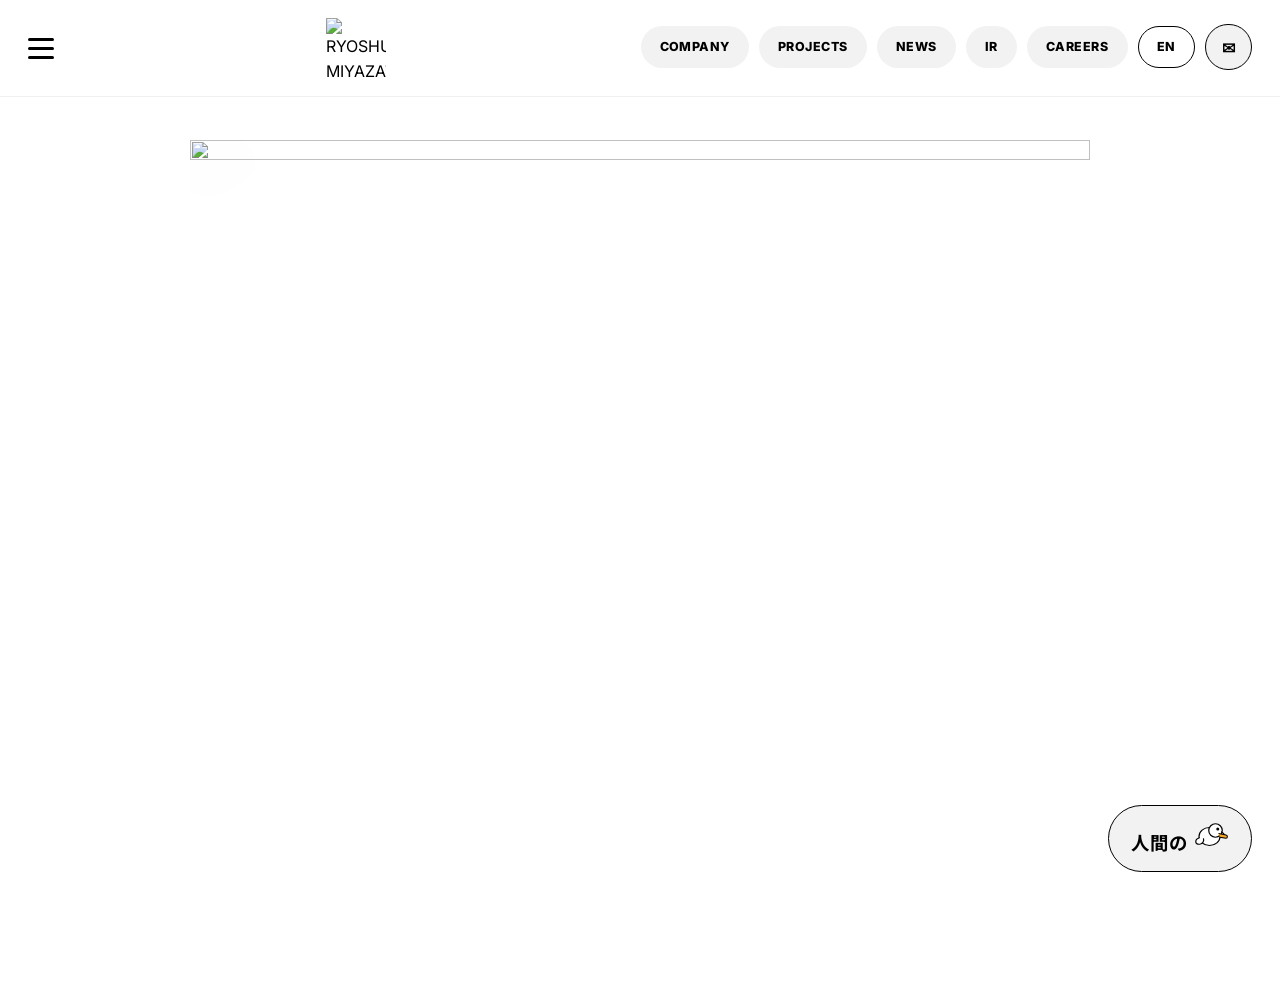
==== commit ea383656: "Enhance footer and scrolling text animation on homepage; add a new scroll driver for visual effects " ====
--- a/index.html
+++ b/index.html
@@ -83,19 +83,24 @@
     </div>
   </main>
 
+  <!-- スクロール量（鳥・文字アニメーション用）。視覚的には余白のみ -->
+  <div class="hm-scroll-driver" aria-hidden="true"></div>
+
   <footer class="hm-footer-anchor" role="contentinfo">
-    <a class="footer-pill" href="about.html">
-      <span class="footer-pill__label">人間の</span>
-      <span class="footer-pill__duck" aria-hidden="true">
-        <svg class="footer-pill__duck-svg" viewBox="0 0 48 40" width="36" height="30" role="img">
-          <title>duck</title>
-          <ellipse cx="22" cy="22" rx="14" ry="12" fill="#fff" stroke="#000" stroke-width="1.6"/>
-          <circle cx="30" cy="14" r="9" fill="#fff" stroke="#000" stroke-width="1.6"/>
-          <circle cx="33" cy="12" r="2" fill="#000"/>
-          <path d="M38 16c4 2 6 6 2 7-2 .5-4-1-4-3" fill="none" stroke="#000" stroke-width="1.6" stroke-linecap="round"/>
-          <path d="M8 24c-6 2-6 10 2 8 3-1 5-4 4-7" fill="#fff" stroke="#000" stroke-width="1.6" stroke-linecap="round"/>
-          <path d="M34 18l10 2c2.5.5 2.5 4-.2 4.4L36 23" fill="#f6a623" stroke="#000" stroke-width="1.4" stroke-linejoin="round"/>
-        </svg>
+    <a class="footer-pill" href="about.html" id="hm-footer-story" aria-label="COMPANY・自己紹介へ。人間の閃きが生み出し、人間の手が創り出す輝きを、世界へ。">
+      <span class="hm-story-flock" id="hm-story-flock">
+        <span class="footer-pill__label hm-story-visible" id="hm-story-visible" data-story="人間の閃きが生み出し、人間の手が創り出す輝きを、世界へ。" aria-hidden="true"></span>
+        <span class="footer-pill__duck" aria-hidden="true">
+          <svg class="footer-pill__duck-svg" viewBox="0 0 48 40" width="36" height="30" role="img">
+            <title>duck</title>
+            <ellipse cx="22" cy="22" rx="14" ry="12" fill="#fff" stroke="#000" stroke-width="1.6"/>
+            <circle cx="30" cy="14" r="9" fill="#fff" stroke="#000" stroke-width="1.6"/>
+            <circle cx="33" cy="12" r="2" fill="#000"/>
+            <path d="M38 16c4 2 6 6 2 7-2 .5-4-1-4-3" fill="none" stroke="#000" stroke-width="1.6" stroke-linecap="round"/>
+            <path d="M8 24c-6 2-6 10 2 8 3-1 5-4 4-7" fill="#fff" stroke="#000" stroke-width="1.6" stroke-linecap="round"/>
+            <path d="M34 18l10 2c2.5.5 2.5 4-.2 4.4L36 23" fill="#f6a623" stroke="#000" stroke-width="1.4" stroke-linejoin="round"/>
+          </svg>
+        </span>
       </span>
     </a>
   </footer>
@@ -122,6 +127,90 @@
         if (window.matchMedia("(min-width: 901px)").matches) setOpen(false);
       });
     })();
+
+    (function () {
+      var label = document.getElementById("hm-story-visible");
+      var flock = document.getElementById("hm-story-flock");
+      var driver = document.querySelector(".hm-scroll-driver");
+      if (!label || !flock || !driver) return;
+
+      var raw = label.getAttribute("data-story") || "";
+      label.removeAttribute("data-story");
+      var n = raw.length || 1;
+      var reduceMotion = window.matchMedia("(prefers-reduced-motion: reduce)").matches;
+
+      function escapeHtml(s) {
+        var d = document.createElement("div");
+        d.textContent = s;
+        return d.innerHTML;
+      }
+
+      function progress() {
+        if (reduceMotion) return 1;
+        var scrollable = Math.max(
+          1,
+          document.documentElement.scrollHeight - window.innerHeight
+        );
+        var y = window.scrollY || document.documentElement.scrollTop || 0;
+        var p = y / scrollable;
+        if (p < 0) p = 0;
+        if (p > 1) p = 1;
+        return p;
+      }
+
+      /* 鳥のすぐ左にだけ文字を載せる（未表示分は幅を取らない） */
+      function renderVisible(wave) {
+        var fl = Math.floor(wave);
+        if (fl < 0) fl = 0;
+        var full = Math.min(n, fl);
+        var frac = wave - fl;
+        var html = escapeHtml(raw.substring(0, full));
+        if (full < n && frac > 0.001) {
+          var t = Math.min(1, frac);
+          html +=
+            '<span class="hm-story-tail" style="opacity:' +
+            t +
+            '">' +
+            escapeHtml(raw.charAt(full)) +
+            "</span>";
+        }
+        label.innerHTML = html;
+      }
+
+      function apply() {
+        var p = progress();
+        var shift = p * -58;
+        flock.style.transform = "translateX(" + shift + "vw)";
+
+        /* 先頭「人間の」(3字)はスクロール0付近でも出す */
+        var wave = p * (n + 6) + 3;
+        renderVisible(wave);
+      }
+
+      function fullReveal() {
+        flock.style.transform = "";
+        label.textContent = raw;
+      }
+
+      if (reduceMotion) {
+        fullReveal();
+        return;
+      }
+
+      var ticking = false;
+      function onScrollOrResize() {
+        if (ticking) return;
+        ticking = true;
+        requestAnimationFrame(function () {
+          ticking = false;
+          apply();
+        });
+      }
+
+      apply();
+      window.addEventListener("scroll", onScrollOrResize, { passive: true });
+      window.addEventListener("resize", onScrollOrResize, { passive: true });
+    })();
   </script>
 </body>
 </html>
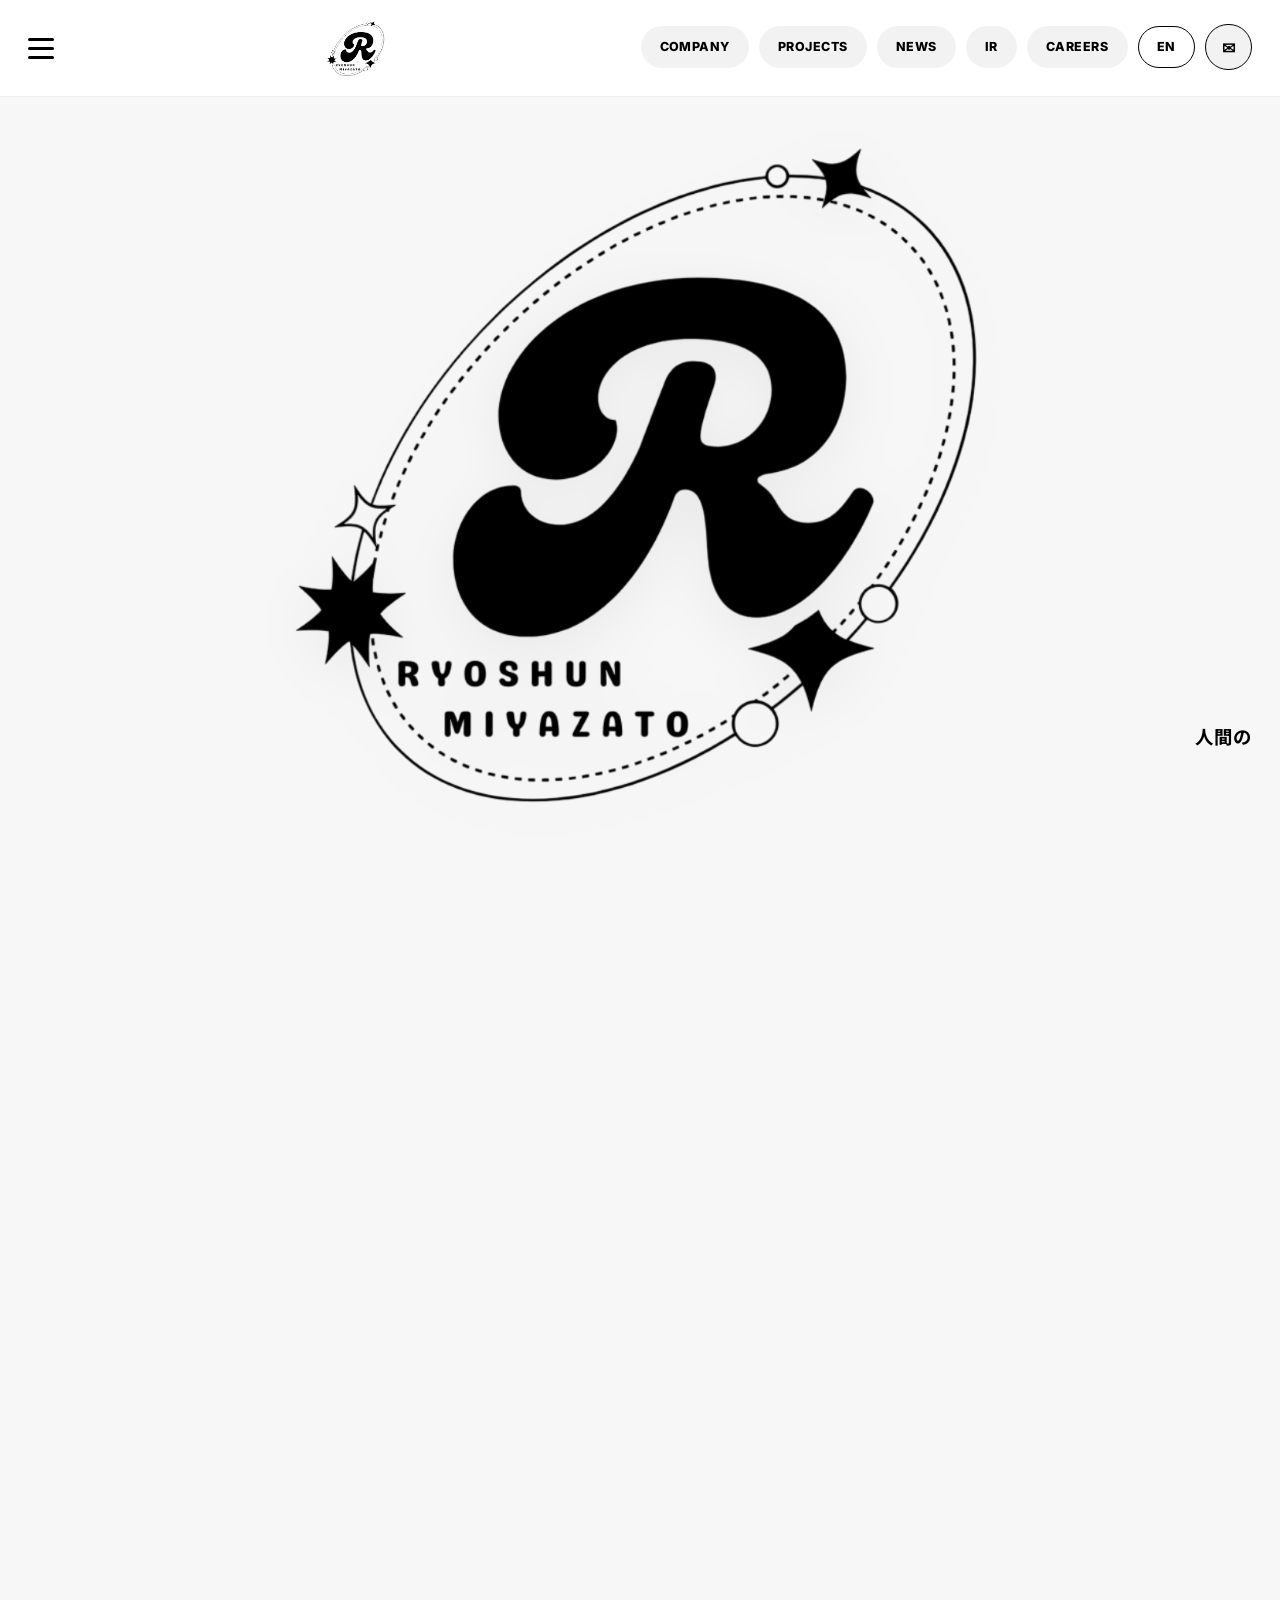
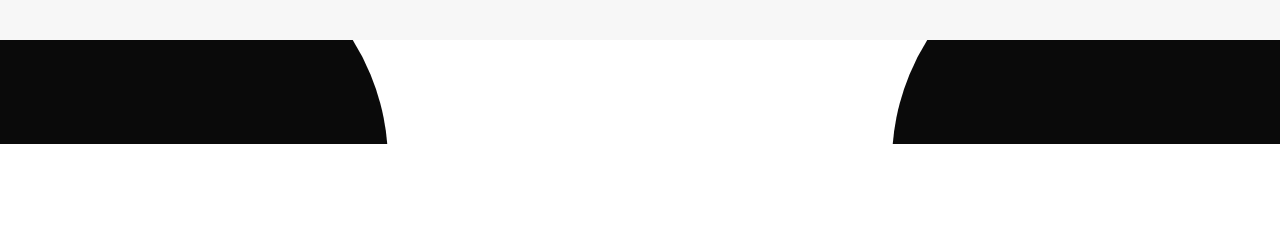
==== commit 96c14ca0: "Implement new mission section on homepage with dynamic text rendering and enhanced visual elements; " ====
--- a/index.html
+++ b/index.html
@@ -83,14 +83,54 @@
     </div>
   </main>
 
-  <!-- スクロール量（鳥・文字アニメーション用）。視覚的には余白のみ -->
-  <div class="hm-scroll-driver" aria-hidden="true"></div>
+  <section class="hm-mission" id="hm-mission" aria-labelledby="hm-mission-heading">
+    <h2 id="hm-mission-heading" class="visually-hidden">MISSION</h2>
+    <div class="hm-mission__track">
+      <div class="hm-mission__sticky">
+        <div class="hm-mission__panel">
+          <p class="hm-mission__tag">(MISSION)</p>
+          <a class="hm-mission__link" href="about.html" aria-label="COMPANY・自己紹介へ。ミッションおよびミッションステートメント全文。">
+            <div class="hm-mission__text" id="hm-mission-text-target">
+              <div class="hm-mission__lead" id="hm-mission-lead-target">
+                <p class="hm-mission__line">人間の閃きが生み出し、</p>
+                <p class="hm-mission__line">人間の手が創り出す輝きを、世界へ。</p>
+              </div>
+              <div class="hm-mission__after" id="hm-mission-after-target">
+                <p class="hm-mission__subtag">(MISSION STATEMENT)</p>
+                <p class="hm-mission__subline">「創造」こそ、人間の根源的な価値である。私たちはそう信じている。</p>
+                <p class="hm-mission__subline">効率や正解を超越した先に、かつてないアイデアは潜んでいる。</p>
+                <p class="hm-mission__subline">閃きと人の手が生み出すクリエイションで、人類未踏の発見と体験を生み出し、新たなカルチャーが生まれる起爆剤となる。</p>
+                <p class="hm-mission__subline hm-mission__subline--sign">それが、RYOSHUN MIYAZATO Inc.</p>
+              </div>
+            </div>
+          </a>
+        </div>
+      </div>
+    </div>
+    <div class="hm-mission-follow" aria-hidden="true">
+      <div class="hm-mission-follow__curves">
+        <span class="hm-mission-follow__arc hm-mission-follow__arc--l"></span>
+        <span class="hm-mission-follow__arc hm-mission-follow__arc--r"></span>
+      </div>
+    </div>
+    <div class="hm-mission-duck" id="hm-mission-duck-target" aria-hidden="true">
+      <svg class="footer-pill__duck-svg hm-mission-duck__svg" viewBox="0 0 48 40" width="36" height="30" role="img">
+        <title>duck</title>
+        <ellipse cx="22" cy="22" rx="14" ry="12" fill="#fff" stroke="#000" stroke-width="1.6"/>
+        <circle cx="30" cy="14" r="9" fill="#fff" stroke="#000" stroke-width="1.6"/>
+        <circle cx="33" cy="12" r="2" fill="#000"/>
+        <path d="M38 16c4 2 6 6 2 7-2 .5-4-1-4-3" fill="none" stroke="#000" stroke-width="1.6" stroke-linecap="round"/>
+        <path d="M8 24c-6 2-6 10 2 8 3-1 5-4 4-7" fill="#fff" stroke="#000" stroke-width="1.6" stroke-linecap="round"/>
+        <path d="M34 18l10 2c2.5.5 2.5 4-.2 4.4L36 23" fill="#f6a623" stroke="#000" stroke-width="1.4" stroke-linejoin="round"/>
+      </svg>
+    </div>
+  </section>
 
   <footer class="hm-footer-anchor" role="contentinfo">
-    <a class="footer-pill" href="about.html" id="hm-footer-story" aria-label="COMPANY・自己紹介へ。人間の閃きが生み出し、人間の手が創り出す輝きを、世界へ。">
+    <a class="footer-pill" href="about.html" id="hm-footer-story" aria-label="COMPANY・自己紹介へ。ミッション文の冒頭が鳥の横から表示されます。">
       <span class="hm-story-flock" id="hm-story-flock">
         <span class="footer-pill__label hm-story-visible" id="hm-story-visible" data-story="人間の閃きが生み出し、人間の手が創り出す輝きを、世界へ。" aria-hidden="true"></span>
-        <span class="footer-pill__duck" aria-hidden="true">
+        <span class="footer-pill__duck" id="hm-footer-duck" aria-hidden="true">
           <svg class="footer-pill__duck-svg" viewBox="0 0 48 40" width="36" height="30" role="img">
             <title>duck</title>
             <ellipse cx="22" cy="22" rx="14" ry="12" fill="#fff" stroke="#000" stroke-width="1.6"/>
@@ -131,11 +171,25 @@
     (function () {
       var label = document.getElementById("hm-story-visible");
       var flock = document.getElementById("hm-story-flock");
-      var driver = document.querySelector(".hm-scroll-driver");
-      if (!label || !flock || !driver) return;
+      var mission = document.getElementById("hm-mission");
+      var footDuck = document.getElementById("hm-footer-duck");
+      var missionLeadTarget = document.getElementById("hm-mission-lead-target");
+      var missionAfterTarget = document.getElementById("hm-mission-after-target");
+      var missionDuckTarget = document.getElementById("hm-mission-duck-target");
+      var footerPill = document.getElementById("hm-footer-story");
+      if (!label || !flock || !mission || !footDuck || !missionLeadTarget || !missionDuckTarget || !footerPill) return;
+
+      var missionPanel = mission.querySelector(".hm-mission__panel");
+      var missionTag = mission.querySelector(".hm-mission__tag");
 
       var raw = label.getAttribute("data-story") || "";
       label.removeAttribute("data-story");
+      var leadLineEls = missionLeadTarget.querySelectorAll(".hm-mission__line");
+      var leadLines = Array.prototype.map.call(leadLineEls, function (el) {
+        return el.textContent.trim();
+      });
+      var rawFromLead = leadLines.join("");
+      if (rawFromLead.length) raw = rawFromLead;
       var n = raw.length || 1;
       var reduceMotion = window.matchMedia("(prefers-reduced-motion: reduce)").matches;
 
@@ -145,55 +199,205 @@
         return d.innerHTML;
       }
 
-      function progress() {
-        if (reduceMotion) return 1;
-        var scrollable = Math.max(
-          1,
-          document.documentElement.scrollHeight - window.innerHeight
-        );
-        var y = window.scrollY || document.documentElement.scrollTop || 0;
-        var p = y / scrollable;
-        if (p < 0) p = 0;
-        if (p > 1) p = 1;
-        return p;
-      }
-
-      /* 鳥のすぐ左にだけ文字を載せる（未表示分は幅を取らない） */
+      function clamp(x, a, b) {
+        if (x < a) return a;
+        if (x > b) return b;
+        return x;
+      }
+
+      function smoothstep(x) {
+        x = clamp(x, 0, 1);
+        return x * x * (3 - 2 * x);
+      }
+
+      /* ページ先頭→MISSION 固定までを 0〜1（右下の鳥からそのまま MISSION リードへ一連で補間） */
+      function journey() {
+        var y = window.scrollY || document.documentElement.scrollTop;
+        var vh = window.innerHeight;
+        var missionTop = mission.offsetTop;
+        var missionH = mission.offsetHeight;
+        var aim = missionTop + missionH * 0.4 - vh * 0.48;
+        return clamp(y / Math.max(aim, 100), 0, 1);
+      }
+
+      function clearMorphStyles() {
+        flock.style.cssText = "";
+        label.style.cssText = "";
+        footDuck.style.cssText = "";
+        missionDuckTarget.style.cssText = "";
+        if (missionPanel) missionPanel.style.cssText = "";
+        if (missionTag) missionTag.style.cssText = "";
+        if (missionLeadTarget) missionLeadTarget.style.cssText = "";
+        if (missionAfterTarget) missionAfterTarget.style.cssText = "";
+      }
+
+      /* Mission本体と同じ2行ブロックで描画し、合流時の位置ズレを避ける */
       function renderVisible(wave) {
+        var line0 = leadLines[0] || "";
+        var line1 = leadLines[1] || "";
         var fl = Math.floor(wave);
         if (fl < 0) fl = 0;
         var full = Math.min(n, fl);
         var frac = wave - fl;
-        var html = escapeHtml(raw.substring(0, full));
-        if (full < n && frac > 0.001) {
+        var len0 = line0.length;
+
+        function tailSpan(ch) {
           var t = Math.min(1, frac);
-          html +=
-            '<span class="hm-story-tail" style="opacity:' +
-            t +
-            '">' +
-            escapeHtml(raw.charAt(full)) +
-            "</span>";
-        }
-        label.innerHTML = html;
+          return '<span class="hm-story-tail" style="opacity:' + t + '">' + escapeHtml(ch) + "</span>";
+        }
+
+        var html0;
+        var html1;
+        if (full <= len0) {
+          html0 = escapeHtml(line0.substring(0, full));
+          if (full < len0 && frac > 0.001) html0 += tailSpan(line0.charAt(full));
+          html1 = "";
+          if (full === len0 && frac > 0.001 && line1.length) html1 = tailSpan(line1.charAt(0));
+        } else {
+          html0 = escapeHtml(line0);
+          var k = full - len0;
+          html1 = escapeHtml(line1.substring(0, k));
+          if (k < line1.length && frac > 0.001) html1 += tailSpan(line1.charAt(k));
+        }
+
+        label.innerHTML =
+          '<span class="hm-story-line hm-story-line--flock">' +
+          html0 +
+          '</span><span class="hm-story-line hm-story-line--flock">' +
+          html1 +
+          "</span>";
       }
 
       function apply() {
-        var p = progress();
-        var shift = p * -58;
-        flock.style.transform = "translateX(" + shift + "vw)";
-
-        /* 先頭「人間の」(3字)はスクロール0付近でも出す */
-        var wave = p * (n + 6) + 3;
+        if (reduceMotion) {
+          document.body.classList.add("hm-mission-locked");
+          clearMorphStyles();
+          label.textContent = raw;
+          return;
+        }
+
+        var g = journey();
+
+        if (g >= 1) {
+          document.body.classList.add("hm-mission-locked");
+          clearMorphStyles();
+          label.textContent = raw;
+          return;
+        }
+
+        document.body.classList.remove("hm-mission-locked");
+
+        var wave = 3 + smoothstep(g) * (n + 6);
         renderVisible(wave);
-      }
-
-      function fullReveal() {
+
+        var vh = window.innerHeight;
+        var pad = Math.round(Math.max(12, Math.min(28, window.innerWidth * 0.03)));
+        var end = missionLeadTarget.getBoundingClientRect();
+        var duckEnd = missionDuckTarget.getBoundingClientRect();
+        var e = smoothstep(g);
+        /* リードの実DOMとフローティングは常に排他表示（補間和＝1）→二重写しを防ぐ */
+        var settle = smoothstep((e - 0.76) / 0.24);
+        var merge = smoothstep((g - 0.89) / 0.11);
+        var dockOpacity = merge;
+        var flockOpacity = 1 - merge;
+        /* Missionブロック全体がビューポート下から持ち上がる量（スクロールに連動） */
+        var riseAmt = (1 - smoothstep((g - 0.06) / 0.82)) * Math.min(vh * 0.52, 560);
+        var tagReveal = smoothstep((g - 0.08) / 0.28);
+        var statementReveal = missionAfterTarget ? smoothstep((g - 0.88) / 0.12) : 0;
+
+        var fsStart = parseFloat(getComputedStyle(footerPill).fontSize) || 16;
+        var lineRef = missionLeadTarget.querySelector(".hm-mission__line");
+        var fsEnd = lineRef ? parseFloat(getComputedStyle(lineRef).fontSize) : 28;
+
+        flock.style.position = "fixed";
+        flock.style.right = pad + "px";
+        flock.style.bottom = pad + "px";
+        flock.style.left = "auto";
+        flock.style.top = "auto";
         flock.style.transform = "";
-        label.textContent = raw;
+        flock.style.width = "max-content";
+        flock.style.maxWidth = Math.min(window.innerWidth * 0.94, 672) + "px";
+        flock.style.margin = "0";
+        flock.style.padding = "0";
+        flock.style.boxSizing = "border-box";
+        flock.style.zIndex = "1600";
+        flock.style.display = "flex";
+        flock.style.flexDirection = "row";
+        flock.style.flexWrap = "nowrap";
+        flock.style.alignItems = "flex-end";
+        flock.style.justifyContent = "flex-start";
+        flock.style.gap = "clamp(4px, 1vw, 10px)";
+
+        var br0 = flock.getBoundingClientRect();
+        var duckBr0 = footDuck.getBoundingClientRect();
+
+        /* 終盤はズレ補正を締めてミッションリード矩形にピッタリ重ねる */
+        var liftEase = smoothstep(Math.pow(e, 0.92));
+        var tyExtra = (1 - liftEase) * Math.min(vh * 0.14, 120) * (1 - settle);
+        flock.style.left = br0.left + (end.left - br0.left) * e + "px";
+        flock.style.top = br0.top + (end.top - br0.top) * liftEase - tyExtra + "px";
+        flock.style.right = "auto";
+        flock.style.bottom = "auto";
+        flock.style.width = Math.max(br0.width + (end.width - br0.width) * e, 48) + "px";
+        flock.style.maxWidth = "none";
+
+        flock.style.pointerEvents = merge > 0.55 ? "none" : "auto";
+        flock.style.opacity = String(flockOpacity);
+
+        label.style.display = "block";
+        label.style.width = "100%";
+        label.style.fontSize = fsStart + (fsEnd - fsStart) * e + "px";
+        label.style.lineHeight = lineRef && settle > 0.9
+          ? getComputedStyle(lineRef).lineHeight
+          : String(1.45 + (1.38 - 1.45) * e);
+        label.style.letterSpacing = 0.06 + (0.04 - 0.06) * e + "em";
+        label.style.textAlign = "left";
+        label.style.fontWeight = "700";
+        label.style.fontFamily = '"Noto Sans JP","Inter",sans-serif';
+
+        footDuck.style.position = "fixed";
+        footDuck.style.left = duckBr0.left + (duckEnd.left - duckBr0.left) * e + "px";
+        footDuck.style.top = duckBr0.top + (duckEnd.top - duckBr0.top) * liftEase - tyExtra * 0.85 + "px";
+        footDuck.style.right = "auto";
+        footDuck.style.bottom = "auto";
+        footDuck.style.zIndex = "1601";
+        footDuck.style.margin = "0";
+        footDuck.style.opacity = String(flockOpacity);
+
+        if (merge > 0.72) {
+          var dOp = (merge - 0.72) / 0.28;
+          missionDuckTarget.style.visibility = "visible";
+          missionDuckTarget.style.opacity = String(clamp(dOp, 0, 1));
+          missionDuckTarget.style.zIndex = "1602";
+        } else {
+          missionDuckTarget.style.visibility = "";
+          missionDuckTarget.style.opacity = "";
+          missionDuckTarget.style.zIndex = "";
+        }
+
+        if (missionPanel) {
+          missionPanel.style.visibility = g > 0.04 ? "visible" : "hidden";
+          missionPanel.style.pointerEvents = merge > 0.94 ? "auto" : "none";
+          missionPanel.style.opacity = "1";
+          missionPanel.style.transform = "translateY(" + riseAmt + "px)";
+          missionPanel.style.willChange = "transform";
+        }
+        if (missionTag) {
+          missionTag.style.opacity = String(tagReveal);
+        }
+        if (missionLeadTarget) {
+          missionLeadTarget.style.opacity = String(dockOpacity);
+          missionLeadTarget.style.visibility = dockOpacity < 0.002 ? "hidden" : "visible";
+        }
+        if (missionAfterTarget) {
+          missionAfterTarget.style.opacity = String(statementReveal);
+          missionAfterTarget.style.transform =
+            "translateY(" + (1 - statementReveal) * Math.min(28, vh * 0.04) + "px)";
+        }
       }
 
       if (reduceMotion) {
-        fullReveal();
+        apply();
         return;
       }
 
@@ -207,6 +411,7 @@
         });
       }
 
+
       apply();
       window.addEventListener("scroll", onScrollOrResize, { passive: true });
       window.addEventListener("resize", onScrollOrResize, { passive: true });
--- a/style.css
+++ b/style.css
@@ -1,6 +1,12 @@
 :root {
-  /* ヒーローロゴ PNG の下部に埋め込まれた文字を隠すときの見せる縦の割合（小さいほど下を多くカット） */
-  --hero-logo-visible-ratio: 0.78;
+  /* ヒーローロゴ：画像全体を画面内に収めるための余白（ヘッダー下〜下端） */
+  --hm-hero-pad-top: calc(var(--hm-header-h) + clamp(12px, 2.5vw, 24px));
+  --hm-hero-pad-bottom: clamp(40px, 8vh, 72px);
+  --hero-logo-max-size: min(
+    92vw,
+    880px,
+    calc(min(100dvh, 100svh) - var(--hm-hero-pad-top) - var(--hm-hero-pad-bottom))
+  );
   --bg: #fdfdfd;
   --text: #000000;
   --muted: #555555;
@@ -415,7 +421,7 @@
 body.hm-landing {
   margin: 0;
   min-height: 100vh;
-  background: var(--hm-white);
+  background: #f7f7f7;
   color: var(--hm-black);
   font-family: "Inter", "Noto Sans JP", "Hiragino Kaku Gothic ProN", "Yu Gothic", sans-serif;
 }
@@ -628,38 +634,251 @@
 }
 
 .hm-main {
+  box-sizing: border-box;
   min-height: 100vh;
+  min-height: 100dvh;
+  max-height: min(100vh, 100dvh, 100svh);
   display: flex;
   align-items: center;
   justify-content: center;
-  padding: calc(var(--hm-header-h) + clamp(24px, 6vw, 56px)) clamp(16px, 4vw, 40px) clamp(100px, 18vh, 140px);
+  padding: var(--hm-hero-pad-top) clamp(16px, 3.5vw, 40px) var(--hm-hero-pad-bottom);
+  overflow: hidden;
+  background: #f7f7f7;
 }
 
 .main-logo-group {
   position: relative;
-  width: min(1200px, 100%);
+  width: min(880px, 100%);
   display: flex;
   justify-content: center;
   align-items: center;
-}
-
-/* Square logo PNG の下部に埋め込まれている表記を隠す（画像本体はそのまま） */
+  margin-inline: auto;
+}
+
+/* 正方形ロゴを view 内に必ず収める（はみ出し防止・全体表示） */
 .main-logo-group__crop {
   position: relative;
-  overflow: hidden;
-  height: min(78vh, 820px);
-  width: min(96vw, 1100px, calc(min(78vh, 820px) / var(--hero-logo-visible-ratio)));
+  flex: 0 1 auto;
+  width: var(--hero-logo-max-size);
+  max-width: 100%;
+  aspect-ratio: 1;
+  height: auto;
+  max-height: var(--hero-logo-max-size);
 }
 
 .main-logo-group__mark {
   position: absolute;
-  top: 0;
-  left: 0;
+  inset: 0;
   width: 100%;
-  height: auto;
+  height: 100%;
   max-width: none;
+  object-fit: contain;
+  object-position: center;
   border-radius: 0;
   filter: drop-shadow(0 12px 28px rgba(0, 0, 0, 0.06));
+}
+
+.hm-mission {
+  position: relative;
+  background: #f7f7f7;
+}
+
+.hm-mission__track {
+  min-height: 260vh;
+}
+
+.hm-mission__sticky {
+  position: sticky;
+  top: calc(var(--hm-header-h) + clamp(16px, 3vh, 40px));
+  z-index: 100;
+  min-height: calc(100dvh - var(--hm-header-h) - clamp(24px, 5vh, 56px));
+  display: flex;
+  align-items: flex-start;
+  justify-content: center;
+  padding-bottom: clamp(80px, 14vh, 140px);
+  box-sizing: border-box;
+}
+
+.hm-mission__panel {
+  display: grid;
+  grid-template-columns: minmax(108px, 20vw) minmax(0, 1fr);
+  gap: clamp(20px, 4vw, 64px);
+  align-items: start;
+  width: min(1120px, 100%);
+  margin: 0 auto;
+  padding: 0 clamp(16px, 4vw, 40px);
+  opacity: 0;
+  visibility: hidden;
+  pointer-events: none;
+  transition: none;
+}
+
+.hm-mission__tag {
+  margin: 0;
+  font-family: "Inter", "Noto Sans JP", sans-serif;
+  font-size: clamp(0.65rem, 1.15vw, 0.8rem);
+  font-weight: 800;
+  letter-spacing: 0.14em;
+  text-transform: uppercase;
+  color: var(--hm-black);
+  padding-top: 0.4em;
+}
+
+.hm-mission__link {
+  color: inherit;
+  text-decoration: none;
+  display: block;
+}
+
+.hm-mission__link:hover .hm-mission__line,
+.hm-mission__link:hover .hm-mission__subline {
+  opacity: 0.72;
+}
+
+.hm-mission__text {
+  margin: 0;
+}
+
+.hm-mission__lead {
+  margin: 0;
+  opacity: 0;
+}
+
+.hm-mission__after {
+  opacity: 0;
+  margin-top: clamp(1.25rem, 3.2vw, 2rem);
+  padding-top: clamp(1rem, 2.6vw, 1.6rem);
+  border-top: 1px solid rgba(0, 0, 0, 0.08);
+}
+
+.hm-mission__subtag {
+  margin: 0 0 0.85em;
+  font-family: "Inter", "Noto Sans JP", sans-serif;
+  font-size: clamp(0.65rem, 1.15vw, 0.8rem);
+  font-weight: 800;
+  letter-spacing: 0.14em;
+  text-transform: uppercase;
+  color: var(--hm-black);
+}
+
+.hm-mission__subline {
+  margin: 0;
+  font-family: "Noto Sans JP", "Inter", sans-serif;
+  font-size: clamp(0.92rem, 1.9vw, 1.22rem);
+  font-weight: 600;
+  line-height: 1.52;
+  letter-spacing: 0.03em;
+  color: var(--hm-black);
+}
+
+.hm-mission__subline + .hm-mission__subline {
+  margin-top: 0.55em;
+}
+
+.hm-mission__subline--sign {
+  margin-top: 0.85em;
+  font-weight: 700;
+}
+
+.hm-mission__line {
+  margin: 0;
+  font-family: "Noto Sans JP", "Inter", sans-serif;
+  font-size: clamp(1.2rem, 3.1vw, 1.95rem);
+  font-weight: 700;
+  line-height: 1.38;
+  letter-spacing: 0.04em;
+  color: var(--hm-black);
+}
+
+.hm-mission__line + .hm-mission__line {
+  margin-top: 0.15em;
+}
+
+.hm-mission-duck {
+  position: fixed;
+  right: clamp(12px, 3vw, 28px);
+  bottom: clamp(12px, 3vw, 28px);
+  z-index: 1490;
+  display: inline-flex;
+  align-items: center;
+  justify-content: center;
+  opacity: 0;
+  visibility: hidden;
+  pointer-events: none;
+  transition: none;
+}
+
+.hm-mission-duck__svg {
+  display: block;
+}
+
+body.hm-mission-locked .hm-mission__panel {
+  opacity: 1;
+  visibility: visible;
+  pointer-events: auto;
+}
+
+body.hm-mission-locked .hm-mission__lead,
+body.hm-mission-locked .hm-mission__after {
+  opacity: 1;
+  transform: none;
+}
+
+/* Mission完了後：オフホワイトから白への連続スクロール（下端の黒いカーブ） */
+.hm-mission-follow {
+  position: relative;
+  z-index: 20;
+  min-height: clamp(100px, 18vh, 180px);
+  padding-bottom: clamp(48px, 10vh, 96px);
+  background: #ffffff;
+}
+
+.hm-mission-follow__curves {
+  position: relative;
+  height: clamp(64px, 11vw, 104px);
+  overflow: hidden;
+  pointer-events: none;
+}
+
+.hm-mission-follow__arc {
+  position: absolute;
+  bottom: 0;
+  width: min(56vw, 460px);
+  aspect-ratio: 1;
+  background: #0a0a0a;
+  border-radius: 50%;
+}
+
+.hm-mission-follow__arc--l {
+  left: max(-12vw, -72px);
+  transform: translateY(54%);
+}
+
+.hm-mission-follow__arc--r {
+  right: max(-12vw, -72px);
+  transform: translateY(54%);
+}
+
+body.hm-mission-locked .hm-mission-duck {
+  opacity: 1;
+  visibility: visible;
+}
+
+body.hm-mission-locked .hm-footer-anchor {
+  opacity: 0;
+  visibility: hidden;
+  pointer-events: none;
+}
+
+@media (max-width: 640px) {
+  .hm-mission__panel {
+    grid-template-columns: 1fr;
+    gap: clamp(14px, 3vw, 24px);
+  }
+
+  .hm-mission__tag {
+    padding-top: 0;
+  }
 }
 
 .hm-footer-anchor {
@@ -667,37 +886,85 @@
   right: clamp(12px, 3vw, 28px);
   bottom: clamp(12px, 3vw, 28px);
   z-index: 1500;
+  display: flex;
+  justify-content: flex-end;
+  max-width: 100%;
+  padding-left: clamp(12px, 3vw, 24px);
+  box-sizing: border-box;
+  pointer-events: none;
 }
 
 .footer-pill {
   display: inline-flex;
-  align-items: center;
-  gap: clamp(8px, 1.6vw, 14px);
-  padding: clamp(10px, 1.8vw, 14px) clamp(16px, 2.4vw, 22px);
-  border-radius: var(--hm-pill-radius);
-  background: var(--hm-pill-gray);
-  border: 1px solid var(--hm-black);
+  align-items: flex-end;
+  justify-content: flex-end;
+  padding: 0;
+  margin: 0;
+  max-width: min(94vw, 40rem);
+  border: none;
+  border-radius: 0;
+  background: transparent;
   color: var(--hm-black);
   text-decoration: none;
   font-family: "Noto Sans JP", "Inter", sans-serif;
   font-weight: 700;
   font-size: clamp(0.95rem, 2.1vw, 1.15rem);
   letter-spacing: 0.06em;
-  transition: background 0.15s ease, transform 0.15s ease;
+  pointer-events: auto;
+  transition: opacity 0.2s ease;
 }
 
 .footer-pill:hover {
-  background: #e8e8e8;
-}
-
-.footer-pill__label {
-  line-height: 1;
+  opacity: 0.65;
+}
+
+.footer-pill:focus-visible {
+  outline: 2px solid var(--hm-black);
+  outline-offset: 4px;
+  opacity: 1;
+}
+
+.hm-story-flock {
+  display: inline-flex;
+  flex-direction: row;
+  flex-wrap: nowrap;
+  align-items: flex-end;
+  justify-content: flex-end;
+  gap: clamp(4px, 1vw, 10px);
+  max-width: min(94vw, 42rem);
+  will-change: transform;
+}
+
+.footer-pill__label.hm-story-visible {
+  flex: 0 1 auto;
+  min-width: 0;
+  max-width: min(82vw, 34em);
+  line-height: 1.45;
+  text-align: right;
+  white-space: normal;
+  word-break: normal;
+  overflow-wrap: anywhere;
+}
+
+.hm-story-tail {
+  display: inline;
+}
+
+/* フローティング文を Mission の2行レイアウトに一致させる（合流時の二重表示防止） */
+.hm-story-line--flock {
+  display: block;
+  margin: 0;
+}
+
+.hm-story-line--flock + .hm-story-line--flock {
+  margin-top: 0.15em;
 }
 
 .footer-pill__duck {
   display: inline-flex;
   align-items: center;
   justify-content: center;
+  flex: 0 0 auto;
 }
 
 .footer-pill__duck-svg {
@@ -720,15 +987,58 @@
   .hm-header__actions {
     max-width: none;
   }
+
+  .main-logo-group__crop {
+    --hero-logo-max-size: min(
+      92vw,
+      100%,
+      calc(min(100dvh, 100svh) - var(--hm-hero-pad-top) - var(--hm-hero-pad-bottom))
+    );
+  }
 }
 
 @media (max-width: 520px) {
+  :root {
+    --hm-hero-pad-top: calc(var(--hm-header-h) + clamp(8px, 2vw, 16px));
+    --hm-hero-pad-bottom: clamp(32px, 10vh, 56px);
+    --hero-logo-max-size: min(
+      92vw,
+      100%,
+      calc(100svh - var(--hm-hero-pad-top) - var(--hm-hero-pad-bottom))
+    );
+  }
+
   .hm-header__logo {
     height: clamp(40px, 13vw, 54px);
   }
-
-  .main-logo-group__crop {
-    height: min(72vh, 640px);
-    width: min(96vw, calc(min(72vh, 640px) / var(--hero-logo-visible-ratio)));
-  }
-}
+}
+
+@media (prefers-reduced-motion: reduce) {
+  .hm-story-flock {
+    transform: none !important;
+  }
+
+  body.hm-landing .hm-footer-anchor {
+    opacity: 0 !important;
+    visibility: hidden !important;
+    pointer-events: none !important;
+  }
+
+  body.hm-landing .hm-mission__panel {
+    opacity: 1 !important;
+    visibility: visible !important;
+    pointer-events: auto !important;
+    transform: none !important;
+  }
+
+  body.hm-landing .hm-mission__lead,
+  body.hm-landing .hm-mission__after {
+    opacity: 1 !important;
+    transform: none !important;
+  }
+
+  body.hm-landing .hm-mission-duck {
+    opacity: 1 !important;
+    visibility: visible !important;
+  }
+}
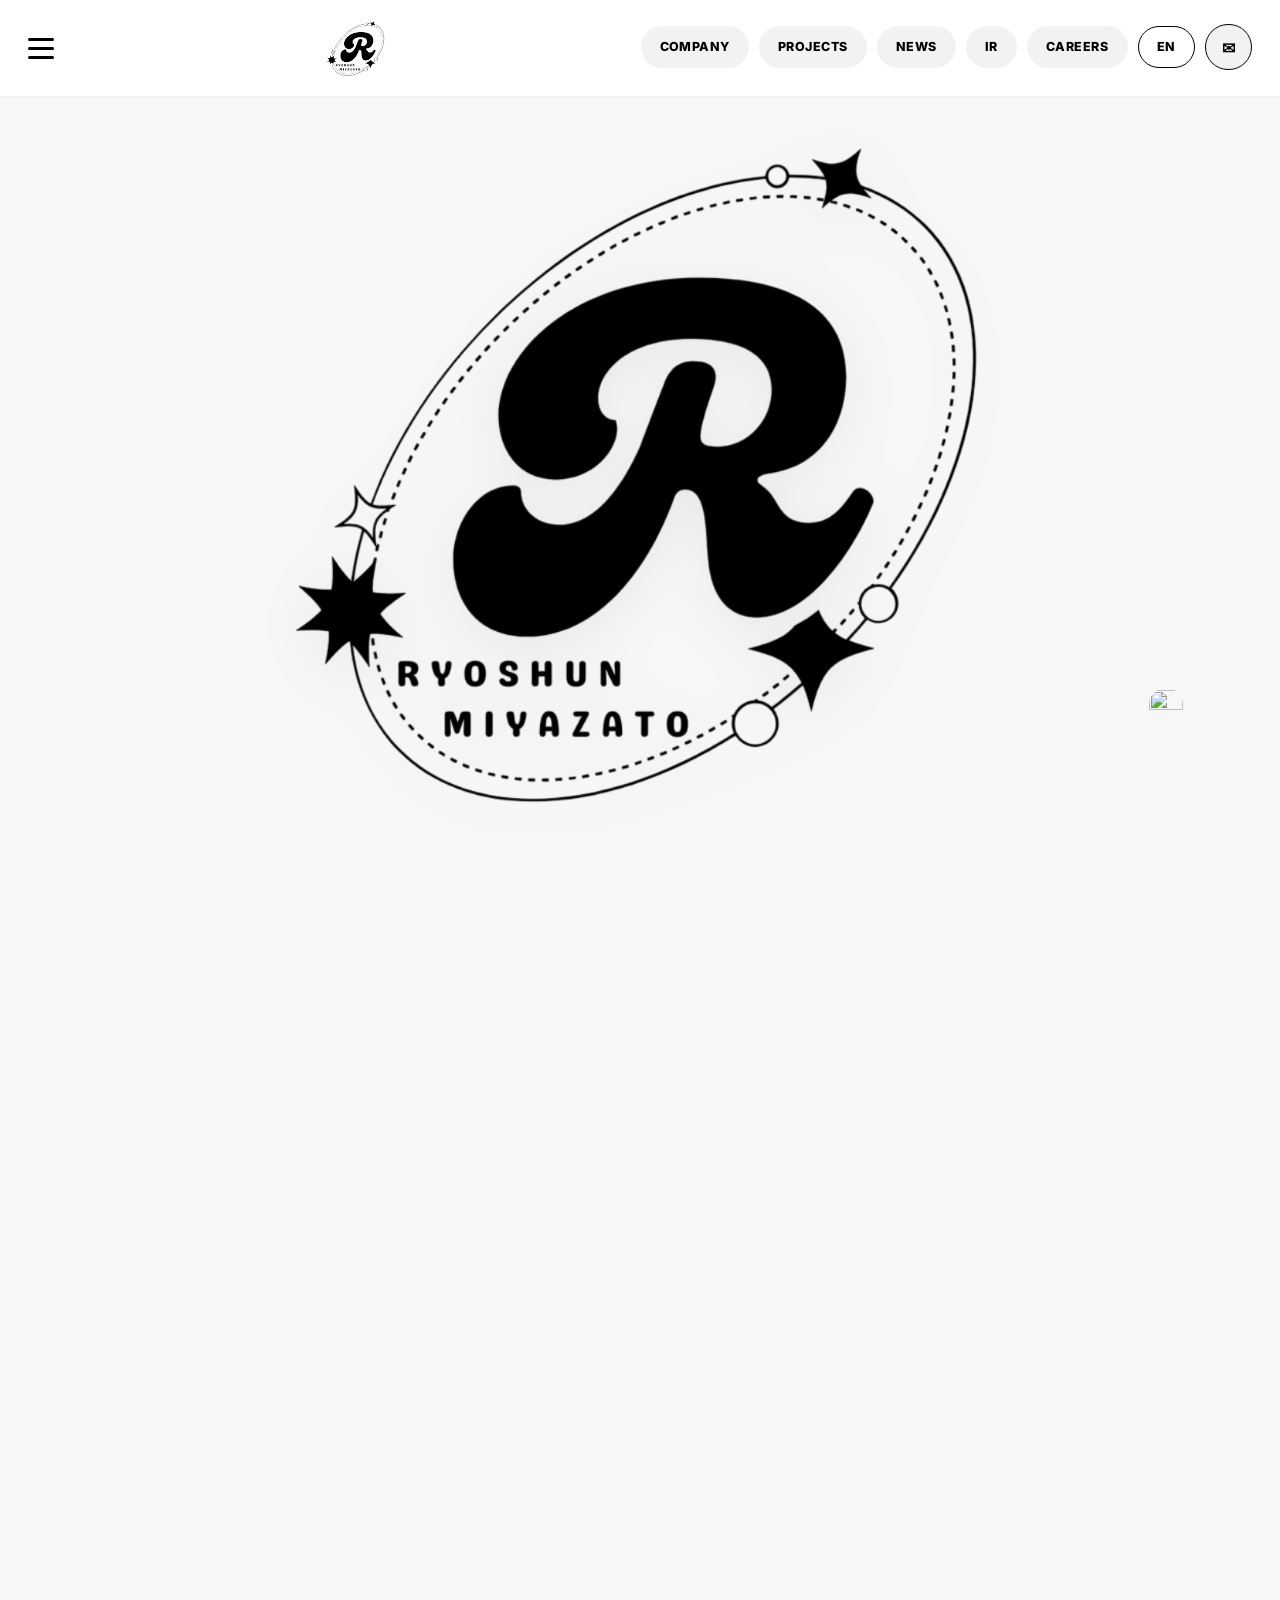
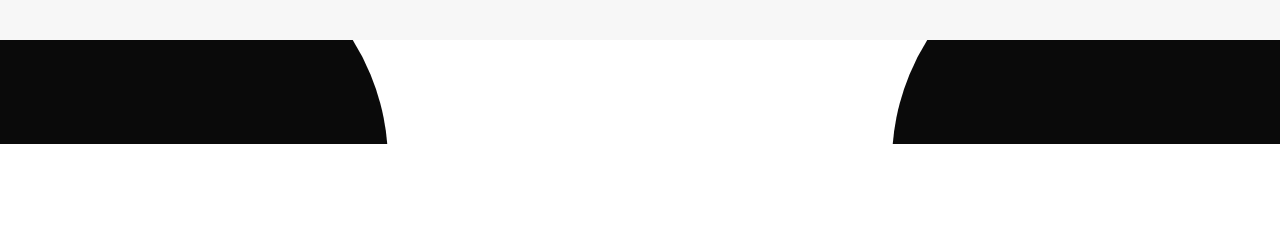
==== commit 57c93cc8: "Update mission section in homepage with enhanced layout and styles; improve text rendering and respo" ====
--- a/index.html
+++ b/index.html
@@ -6,7 +6,7 @@
   <title>Ryoshun Miyazato</title>
   <link rel="preconnect" href="https://fonts.googleapis.com">
   <link rel="preconnect" href="https://fonts.gstatic.com" crossorigin>
-  <link href="https://fonts.googleapis.com/css2?family=Inter:wght@400;600;700;800;900&family=Noto+Sans+JP:wght@500;700&display=swap" rel="stylesheet">
+  <link href="https://fonts.googleapis.com/css2?family=Inter:wght@400;600;700;800;900&family=Noto+Sans+JP:wght@500;700;900&display=swap" rel="stylesheet">
   <link rel="stylesheet" href="style.css">
 </head>
 <body class="hm-landing">
@@ -88,22 +88,25 @@
     <div class="hm-mission__track">
       <div class="hm-mission__sticky">
         <div class="hm-mission__panel">
-          <p class="hm-mission__tag">(MISSION)</p>
-          <a class="hm-mission__link" href="about.html" aria-label="COMPANY・自己紹介へ。ミッションおよびミッションステートメント全文。">
-            <div class="hm-mission__text" id="hm-mission-text-target">
-              <div class="hm-mission__lead" id="hm-mission-lead-target">
-                <p class="hm-mission__line">人間の閃きが生み出し、</p>
-                <p class="hm-mission__line">人間の手が創り出す輝きを、世界へ。</p>
-              </div>
+          <p class="hm-mission__tag hm-mission__tag--lead">(MISSION)</p>
+          <a class="hm-mission__cell hm-mission__cell--lead hm-mission__link" href="about.html" aria-label="COMPANY・自己紹介へ。ミッション・ミッションステートメント全文。">
+            <div class="hm-mission__lead" id="hm-mission-lead-target">
+              <p class="hm-mission__line">人間の閃きが生み出し、</p>
+              <p class="hm-mission__line">人間の手が創り出す輝きを、世界へ。</p>
+            </div>
+          </a>
+          <div class="hm-mission__stmt-bundle" id="hm-mission-stmt-bundle">
+            <p class="hm-mission__tag hm-mission__tag--statement">(MISSION STATEMENT)</p>
+            <a class="hm-mission__cell hm-mission__cell--stmt hm-mission__link" href="about.html" aria-label="COMPANY・自己紹介へ。ミッション・ミッションステートメント全文。">
               <div class="hm-mission__after" id="hm-mission-after-target">
-                <p class="hm-mission__subtag">(MISSION STATEMENT)</p>
-                <p class="hm-mission__subline">「創造」こそ、人間の根源的な価値である。私たちはそう信じている。</p>
+                <p class="hm-mission__subline">「創造」こそ、人間の根源的な価値である。</p>
+                <p class="hm-mission__subline">私たちはそう信じている。</p>
                 <p class="hm-mission__subline">効率や正解を超越した先に、かつてないアイデアは潜んでいる。</p>
                 <p class="hm-mission__subline">閃きと人の手が生み出すクリエイションで、人類未踏の発見と体験を生み出し、新たなカルチャーが生まれる起爆剤となる。</p>
                 <p class="hm-mission__subline hm-mission__subline--sign">それが、RYOSHUN MIYAZATO Inc.</p>
               </div>
-            </div>
-          </a>
+            </a>
+          </div>
         </div>
       </div>
     </div>
@@ -129,7 +132,21 @@
   <footer class="hm-footer-anchor" role="contentinfo">
     <a class="footer-pill" href="about.html" id="hm-footer-story" aria-label="COMPANY・自己紹介へ。ミッション文の冒頭が鳥の横から表示されます。">
       <span class="hm-story-flock" id="hm-story-flock">
-        <span class="footer-pill__label hm-story-visible" id="hm-story-visible" data-story="人間の閃きが生み出し、人間の手が創り出す輝きを、世界へ。" aria-hidden="true"></span>
+        <span class="hm-story-orbit" id="hm-story-orbit">
+          <span class="hm-story-star" id="hm-story-star" aria-hidden="true">
+            <img
+              class="hm-story-star__img"
+              src="assets/13589.png"
+              alt=""
+              width="64"
+              height="120"
+              decoding="async"
+            >
+          </span>
+          <span class="hm-story-label-clip" id="hm-story-label-clip">
+            <span class="footer-pill__label hm-story-visible" id="hm-story-visible" data-story="人間の閃きが生み出し、人間の手が創り出す輝きを、世界へ。" aria-hidden="true"></span>
+          </span>
+        </span>
         <span class="footer-pill__duck" id="hm-footer-duck" aria-hidden="true">
           <svg class="footer-pill__duck-svg" viewBox="0 0 48 40" width="36" height="30" role="img">
             <title>duck</title>
@@ -177,10 +194,14 @@
       var missionAfterTarget = document.getElementById("hm-mission-after-target");
       var missionDuckTarget = document.getElementById("hm-mission-duck-target");
       var footerPill = document.getElementById("hm-footer-story");
+      var storyStar = document.getElementById("hm-story-star");
+      var storyLabelClip = document.getElementById("hm-story-label-clip");
+      var storyOrbit = document.getElementById("hm-story-orbit");
       if (!label || !flock || !mission || !footDuck || !missionLeadTarget || !missionDuckTarget || !footerPill) return;
 
       var missionPanel = mission.querySelector(".hm-mission__panel");
-      var missionTag = mission.querySelector(".hm-mission__tag");
+      var missionTagLead = mission.querySelector(".hm-mission__tag--lead");
+      var stmtBundle = document.getElementById("hm-mission-stmt-bundle");
 
       var raw = label.getAttribute("data-story") || "";
       label.removeAttribute("data-story");
@@ -223,10 +244,16 @@
       function clearMorphStyles() {
         flock.style.cssText = "";
         label.style.cssText = "";
+        if (storyLabelClip) storyLabelClip.style.cssText = "";
+        if (storyStar) storyStar.style.cssText = "";
+        if (storyOrbit) storyOrbit.style.cssText = "";
         footDuck.style.cssText = "";
         missionDuckTarget.style.cssText = "";
         if (missionPanel) missionPanel.style.cssText = "";
-        if (missionTag) missionTag.style.cssText = "";
+        mission.querySelectorAll(".hm-mission__tag").forEach(function (el) {
+          el.style.cssText = "";
+        });
+        if (stmtBundle) stmtBundle.style.cssText = "";
         if (missionLeadTarget) missionLeadTarget.style.cssText = "";
         if (missionAfterTarget) missionAfterTarget.style.cssText = "";
       }
@@ -287,7 +314,10 @@
 
         document.body.classList.remove("hm-mission-locked");
 
-        var wave = 3 + smoothstep(g) * (n + 6);
+        /* 写真→文字：先に画像が目立ち、スクロールでクリップ開放＋タイピングが進む */
+        var seedGraphic = smoothstep((g - 0.035) / 0.24);
+        var textReveal = smoothstep((g - 0.07) / 0.4);
+        var wave = 3 + smoothstep(g * (0.2 + 0.8 * textReveal)) * (n + 6);
         renderVisible(wave);
 
         var vh = window.innerHeight;
@@ -299,11 +329,14 @@
         var settle = smoothstep((e - 0.76) / 0.24);
         var merge = smoothstep((g - 0.89) / 0.11);
         var dockOpacity = merge;
-        var flockOpacity = 1 - merge;
-        /* Missionブロック全体がビューポート下から持ち上がる量（スクロールに連動） */
-        var riseAmt = (1 - smoothstep((g - 0.06) / 0.82)) * Math.min(vh * 0.52, 560);
+        /* Mission 左端へ到達するまでフロックは不透明。最後の数％の g のみフェード */
+        var flockFade = 1 - smoothstep((g - 0.91) / 0.09);
+        /* Mission／Mission Statement 共通の「下から持ち上げ」進行（同一フェーズ） */
+        var riseT = smoothstep((g - 0.06) / 0.82);
+        var riseAmt = (1 - riseT) * Math.min(vh * 0.52, 560);
         var tagReveal = smoothstep((g - 0.08) / 0.28);
-        var statementReveal = missionAfterTarget ? smoothstep((g - 0.88) / 0.12) : 0;
+        var stmtOp = stmtBundle ? smoothstep((riseT - 0.12) / 0.78) : 0;
+        var stmtSlide = stmtBundle ? (1 - riseT) * Math.min(vh * 0.26, 168) : 0;
 
         var fsStart = parseFloat(getComputedStyle(footerPill).fontSize) || 16;
         var lineRef = missionLeadTarget.querySelector(".hm-mission__line");
@@ -328,6 +361,10 @@
         flock.style.justifyContent = "flex-start";
         flock.style.gap = "clamp(4px, 1vw, 10px)";
 
+        /* 前フレームの transform が br0 を汚さないよう、レイアウト測定前にリセット */
+        if (storyOrbit) storyOrbit.style.transform = "";
+        if (storyStar) storyStar.style.transform = "";
+
         var br0 = flock.getBoundingClientRect();
         var duckBr0 = footDuck.getBoundingClientRect();
 
@@ -342,7 +379,45 @@
         flock.style.maxWidth = "none";
 
         flock.style.pointerEvents = merge > 0.55 ? "none" : "auto";
-        flock.style.opacity = String(flockOpacity);
+        flock.style.opacity = String(flockFade);
+
+        /* 本体の left 補間で Mission 左端へ寄る。追加の横ズレは e→1 で 0 に戻しピッタリ重ねる */
+        var wander = (1 - e) * smoothstep(g);
+        var sweepLeft = -wander * Math.min(90 + vh * 0.1, 180);
+        var fan = smoothstep((e - 0.06) / 0.84) * (1 - e);
+        if (storyOrbit) {
+          storyOrbit.style.transform =
+            "translateX(" +
+            sweepLeft.toFixed(1) +
+            "px) rotate(" +
+            (-fan * 2.5).toFixed(2) +
+            "deg)";
+        }
+
+        if (storyLabelClip) {
+          var clipR = ((1 - textReveal) * 100).toFixed(3);
+          storyLabelClip.style.clipPath = "inset(-14px " + clipR + "% -14px 0)";
+          storyLabelClip.style.webkitClipPath = storyLabelClip.style.clipPath;
+        }
+        if (storyStar) {
+          var starHandoff = smoothstep((e - 0.45) / 0.42);
+          /* 序盤だけ星→文字の切替でわずかに抑え、移動中はほぼ不透明。フェードは merge 後半のみ */
+          var photoIntro = 1 - seedGraphic * 0.22;
+          var photoOut = 1 - smoothstep((merge - 0.38) / 0.52);
+          storyStar.style.opacity = String(clamp(photoIntro * photoOut, 0, 1));
+          var photoDrift = -wander * Math.min(20 + vh * 0.03, 40);
+          var rotEase = (1 - e) * (1 - e);
+          storyStar.style.transform =
+            "translateX(" +
+            photoDrift.toFixed(1) +
+            "px) rotate(" +
+            (rotEase * (seedGraphic * 28 + starHandoff * 10)).toFixed(1) +
+            "deg) scale(" +
+            (1 - (1 - e) * (seedGraphic * 0.12 + starHandoff * 0.1)).toFixed(3) +
+            ") translateY(" +
+            ((1 - e) * (-seedGraphic * 4 + starHandoff * -5)).toFixed(1) +
+            "px)";
+        }
 
         label.style.display = "block";
         label.style.width = "100%";
@@ -362,7 +437,7 @@
         footDuck.style.bottom = "auto";
         footDuck.style.zIndex = "1601";
         footDuck.style.margin = "0";
-        footDuck.style.opacity = String(flockOpacity);
+        footDuck.style.opacity = String(flockFade);
 
         if (merge > 0.72) {
           var dOp = (merge - 0.72) / 0.28;
@@ -382,17 +457,18 @@
           missionPanel.style.transform = "translateY(" + riseAmt + "px)";
           missionPanel.style.willChange = "transform";
         }
-        if (missionTag) {
-          missionTag.style.opacity = String(tagReveal);
+        if (missionTagLead) {
+          missionTagLead.style.opacity = String(tagReveal);
         }
         if (missionLeadTarget) {
           missionLeadTarget.style.opacity = String(dockOpacity);
           missionLeadTarget.style.visibility = dockOpacity < 0.002 ? "hidden" : "visible";
         }
-        if (missionAfterTarget) {
-          missionAfterTarget.style.opacity = String(statementReveal);
-          missionAfterTarget.style.transform =
-            "translateY(" + (1 - statementReveal) * Math.min(28, vh * 0.04) + "px)";
+        /* タイトル列＋本文列を1単位としてフェード・縦オフセット（Mission本文とは独立したまとまり） */
+        if (stmtBundle) {
+          stmtBundle.style.opacity = String(stmtOp);
+          stmtBundle.style.visibility = stmtOp < 0.006 ? "hidden" : "visible";
+          stmtBundle.style.transform = "translateY(" + stmtSlide + "px)";
         }
       }
 
--- a/style.css
+++ b/style.css
@@ -701,12 +701,16 @@
 
 .hm-mission__panel {
   display: grid;
-  grid-template-columns: minmax(108px, 20vw) minmax(0, 1fr);
-  gap: clamp(20px, 4vw, 64px);
+  /* 左ラベル列は狭く、ラベル〜本文の間を広く（写真のおおよそ20〜25%幅相当のガター） */
+  grid-template-columns: minmax(72px, min(14vw, 200px)) minmax(0, 1fr);
+  column-gap: clamp(48px, 18vw, 200px);
+  /* Mission と Statement の間：大見出し換算で3〜4行ぶんの縦余白 */
+  row-gap: clamp(6rem, 13vw, 10.5rem);
   align-items: start;
-  width: min(1120px, 100%);
+  width: min(1320px, 100%);
   margin: 0 auto;
-  padding: 0 clamp(16px, 4vw, 40px);
+  /* タイトル列側の左余白を抑える（右は読みやすさ優先でやや広め） */
+  padding: 0 clamp(18px, 4.8vw, 72px) 0 clamp(8px, 2.6vw, 32px);
   opacity: 0;
   visibility: hidden;
   pointer-events: none;
@@ -716,12 +720,31 @@
 .hm-mission__tag {
   margin: 0;
   font-family: "Inter", "Noto Sans JP", sans-serif;
-  font-size: clamp(0.65rem, 1.15vw, 0.8rem);
+  font-size: clamp(0.84rem, 1.55vw, 1.08rem);
   font-weight: 800;
   letter-spacing: 0.14em;
   text-transform: uppercase;
   color: var(--hm-black);
-  padding-top: 0.4em;
+  padding-top: 0.35em;
+  max-width: 14ch;
+}
+
+.hm-mission__tag--statement {
+  align-self: start;
+}
+
+/* (MISSION STATEMENT) と本文を1ブロックにし、アニメは親のみ適用 */
+.hm-mission__stmt-bundle {
+  grid-column: 1 / -1;
+  display: grid;
+  grid-template-columns: minmax(72px, min(14vw, 200px)) minmax(0, 1fr);
+  column-gap: clamp(48px, 18vw, 200px);
+  align-items: start;
+  min-width: 0;
+}
+
+.hm-mission__cell {
+  min-width: 0;
 }
 
 .hm-mission__link {
@@ -735,63 +758,57 @@
   opacity: 0.72;
 }
 
-.hm-mission__text {
-  margin: 0;
-}
-
 .hm-mission__lead {
   margin: 0;
   opacity: 0;
 }
 
 .hm-mission__after {
-  opacity: 0;
-  margin-top: clamp(1.25rem, 3.2vw, 2rem);
-  padding-top: clamp(1rem, 2.6vw, 1.6rem);
-  border-top: 1px solid rgba(0, 0, 0, 0.08);
-}
-
-.hm-mission__subtag {
-  margin: 0 0 0.85em;
-  font-family: "Inter", "Noto Sans JP", sans-serif;
-  font-size: clamp(0.65rem, 1.15vw, 0.8rem);
-  font-weight: 800;
-  letter-spacing: 0.14em;
-  text-transform: uppercase;
-  color: var(--hm-black);
+  margin: 0;
+  padding: 0;
+  border-top: none;
+}
+
+/* 写真どおり：ブロック単位で大きな縦間隔（ブロック内はやや詰める） */
+.hm-mission__after > .hm-mission__subline:nth-child(2) {
+  margin-top: clamp(0.25em, 0.9vw, 0.45em);
+}
+
+.hm-mission__after > .hm-mission__subline:nth-child(3) {
+  margin-top: clamp(2.35rem, 5.5vw, 3.65rem);
+}
+
+.hm-mission__after > .hm-mission__subline:nth-child(4) {
+  margin-top: clamp(0.38em, 1vw, 0.62em);
 }
 
 .hm-mission__subline {
   margin: 0;
   font-family: "Noto Sans JP", "Inter", sans-serif;
-  font-size: clamp(0.92rem, 1.9vw, 1.22rem);
-  font-weight: 600;
-  line-height: 1.52;
-  letter-spacing: 0.03em;
+  font-size: clamp(1.08rem, 3vw + 0.42rem, 2.42rem);
+  font-weight: 700;
+  line-height: 1.48;
+  letter-spacing: 0.025em;
   color: var(--hm-black);
 }
 
-.hm-mission__subline + .hm-mission__subline {
-  margin-top: 0.55em;
-}
-
 .hm-mission__subline--sign {
-  margin-top: 0.85em;
-  font-weight: 700;
+  margin-top: clamp(2.35rem, 5.5vw, 3.65rem);
+  font-weight: 900;
 }
 
 .hm-mission__line {
   margin: 0;
   font-family: "Noto Sans JP", "Inter", sans-serif;
-  font-size: clamp(1.2rem, 3.1vw, 1.95rem);
-  font-weight: 700;
-  line-height: 1.38;
-  letter-spacing: 0.04em;
+  font-size: clamp(1.55rem, 4.2vw + 0.85rem, 3.65rem);
+  font-weight: 900;
+  line-height: 1.18;
+  letter-spacing: 0.02em;
   color: var(--hm-black);
 }
 
 .hm-mission__line + .hm-mission__line {
-  margin-top: 0.15em;
+  margin-top: 0.08em;
 }
 
 .hm-mission-duck {
@@ -821,6 +838,12 @@
 body.hm-mission-locked .hm-mission__lead,
 body.hm-mission-locked .hm-mission__after {
   opacity: 1;
+  transform: none;
+}
+
+body.hm-mission-locked .hm-mission__stmt-bundle {
+  opacity: 1;
+  visibility: visible;
   transform: none;
 }
 
@@ -873,11 +896,42 @@
 @media (max-width: 640px) {
   .hm-mission__panel {
     grid-template-columns: 1fr;
-    gap: clamp(14px, 3vw, 24px);
+    column-gap: 0;
+    row-gap: clamp(3rem, 10vw, 4.5rem);
+    padding: 0 clamp(14px, 5vw, 26px) 0 clamp(10px, 4vw, 22px);
+  }
+
+  .hm-mission__stmt-bundle {
+    grid-column: 1;
+    grid-template-columns: 1fr;
+    column-gap: 0;
+    row-gap: clamp(16px, 4vw, 26px);
   }
 
   .hm-mission__tag {
     padding-top: 0;
+    max-width: none;
+    font-size: clamp(0.76rem, 3.5vw, 0.92rem);
+  }
+
+  .hm-mission__tag--statement {
+    margin-top: 0;
+  }
+
+  .hm-mission__line {
+    font-size: clamp(1.22rem, 6.5vw + 0.2rem, 2.12rem);
+    font-weight: 800;
+  }
+
+  .hm-mission__subline {
+    font-size: clamp(1.02rem, 5vw + 0.18rem, 1.68rem);
+    font-weight: 700;
+    line-height: 1.52;
+  }
+
+  .hm-mission__after > .hm-mission__subline:nth-child(3),
+  .hm-mission__subline--sign {
+    margin-top: clamp(1.75rem, 6vw, 2.75rem);
   }
 }
 
@@ -935,12 +989,49 @@
   will-change: transform;
 }
 
+.hm-story-orbit {
+  position: relative;
+  display: inline-flex;
+  flex-direction: row;
+  flex-wrap: nowrap;
+  align-items: flex-end;
+  /* 写真（先頭）→ 文字：常にアイコンが左、テキストが右 */
+  justify-content: flex-start;
+  gap: clamp(6px, 1.2vw, 12px);
+  min-width: 0;
+  will-change: transform;
+}
+
+.hm-story-label-clip {
+  flex: 0 1 auto;
+  min-width: 0;
+  max-width: min(82vw, 34em);
+  position: relative;
+  z-index: 2;
+}
+
+.hm-story-star {
+  position: relative;
+  flex: 0 0 auto;
+  z-index: 1;
+  pointer-events: none;
+  transform-origin: 50% 100%;
+}
+
+.hm-story-star__img {
+  display: block;
+  width: clamp(22px, 5.2vw, 34px);
+  height: auto;
+  max-height: clamp(52px, 14vw, 96px);
+  object-fit: contain;
+}
+
 .footer-pill__label.hm-story-visible {
   flex: 0 1 auto;
   min-width: 0;
   max-width: min(82vw, 34em);
   line-height: 1.45;
-  text-align: right;
+  text-align: left;
   white-space: normal;
   word-break: normal;
   overflow-wrap: anywhere;
@@ -1018,6 +1109,19 @@
     transform: none !important;
   }
 
+  .hm-story-star {
+    display: none !important;
+  }
+
+  .hm-story-label-clip {
+    clip-path: none !important;
+    -webkit-clip-path: none !important;
+  }
+
+  .hm-story-orbit {
+    transform: none !important;
+  }
+
   body.hm-landing .hm-footer-anchor {
     opacity: 0 !important;
     visibility: hidden !important;
@@ -1037,6 +1141,12 @@
     transform: none !important;
   }
 
+  body.hm-landing .hm-mission__stmt-bundle {
+    opacity: 1 !important;
+    visibility: visible !important;
+    transform: none !important;
+  }
+
   body.hm-landing .hm-mission-duck {
     opacity: 1 !important;
     visibility: visible !important;
